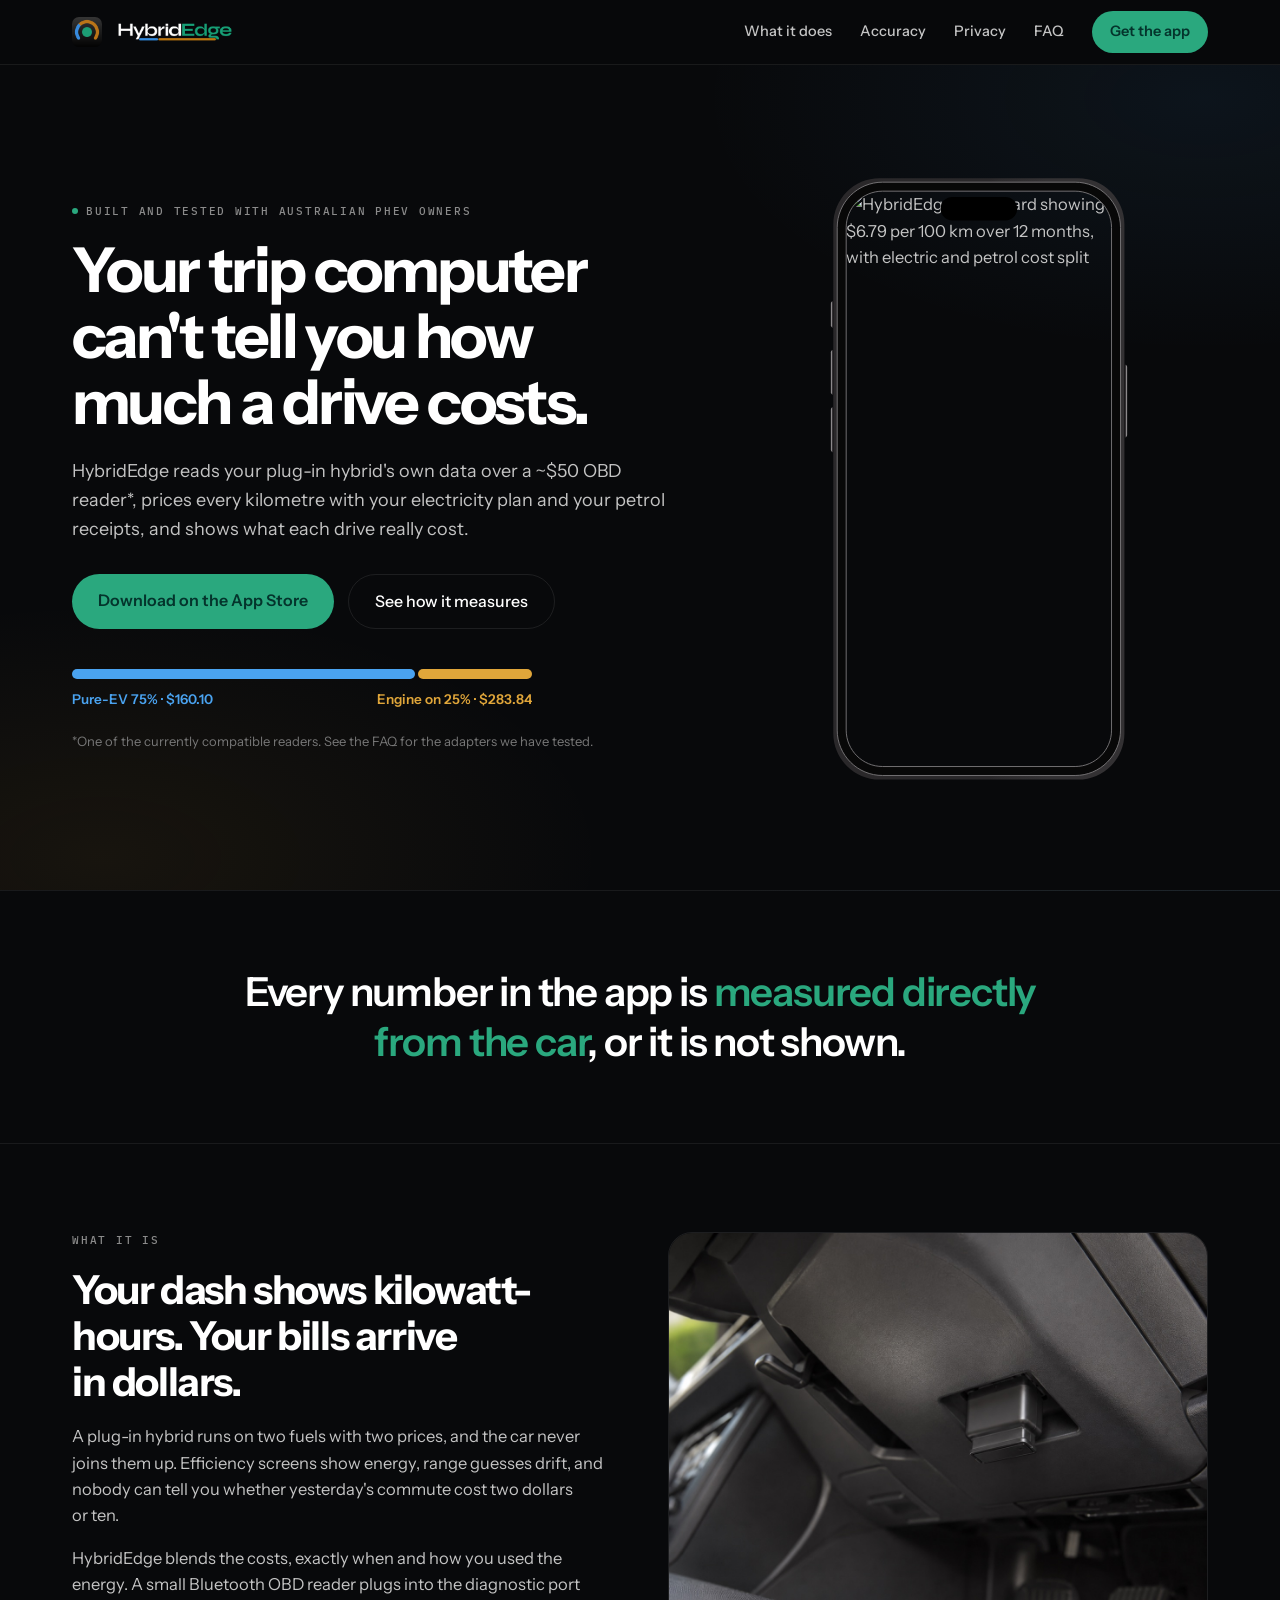
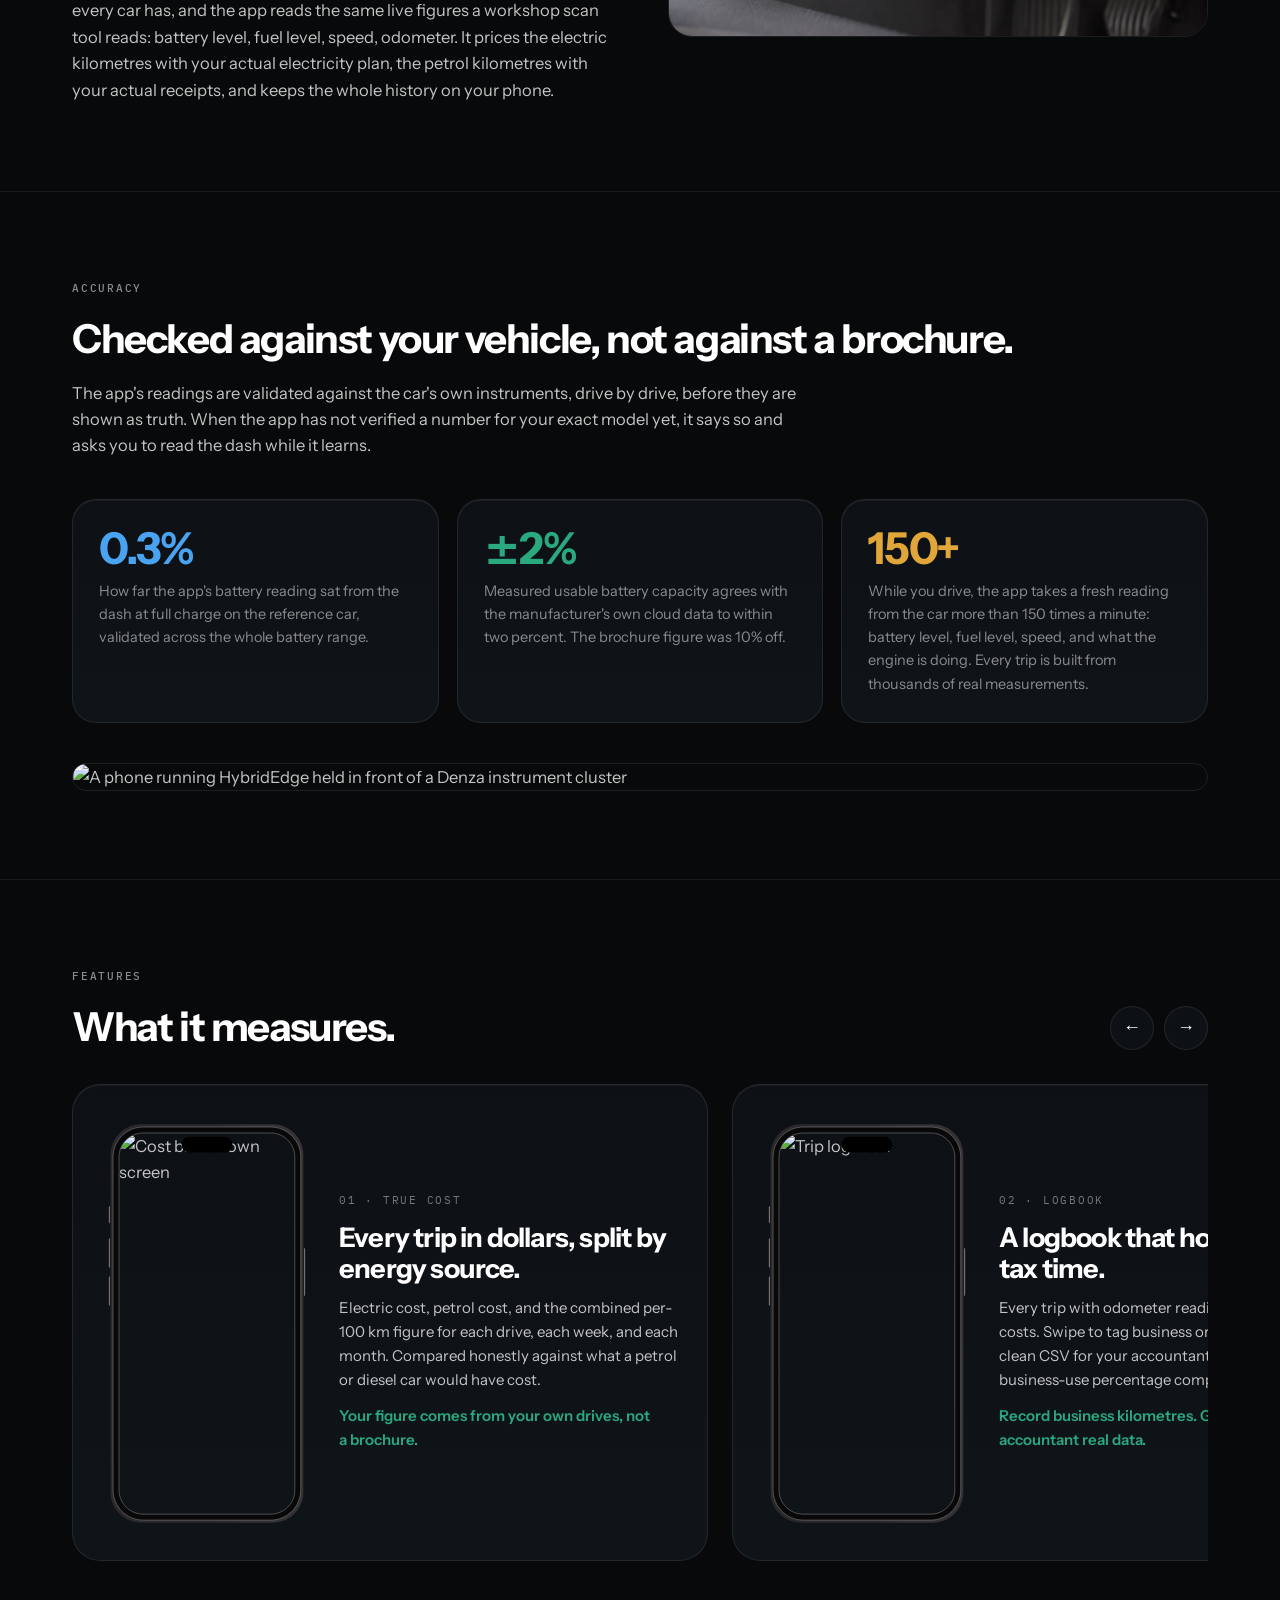
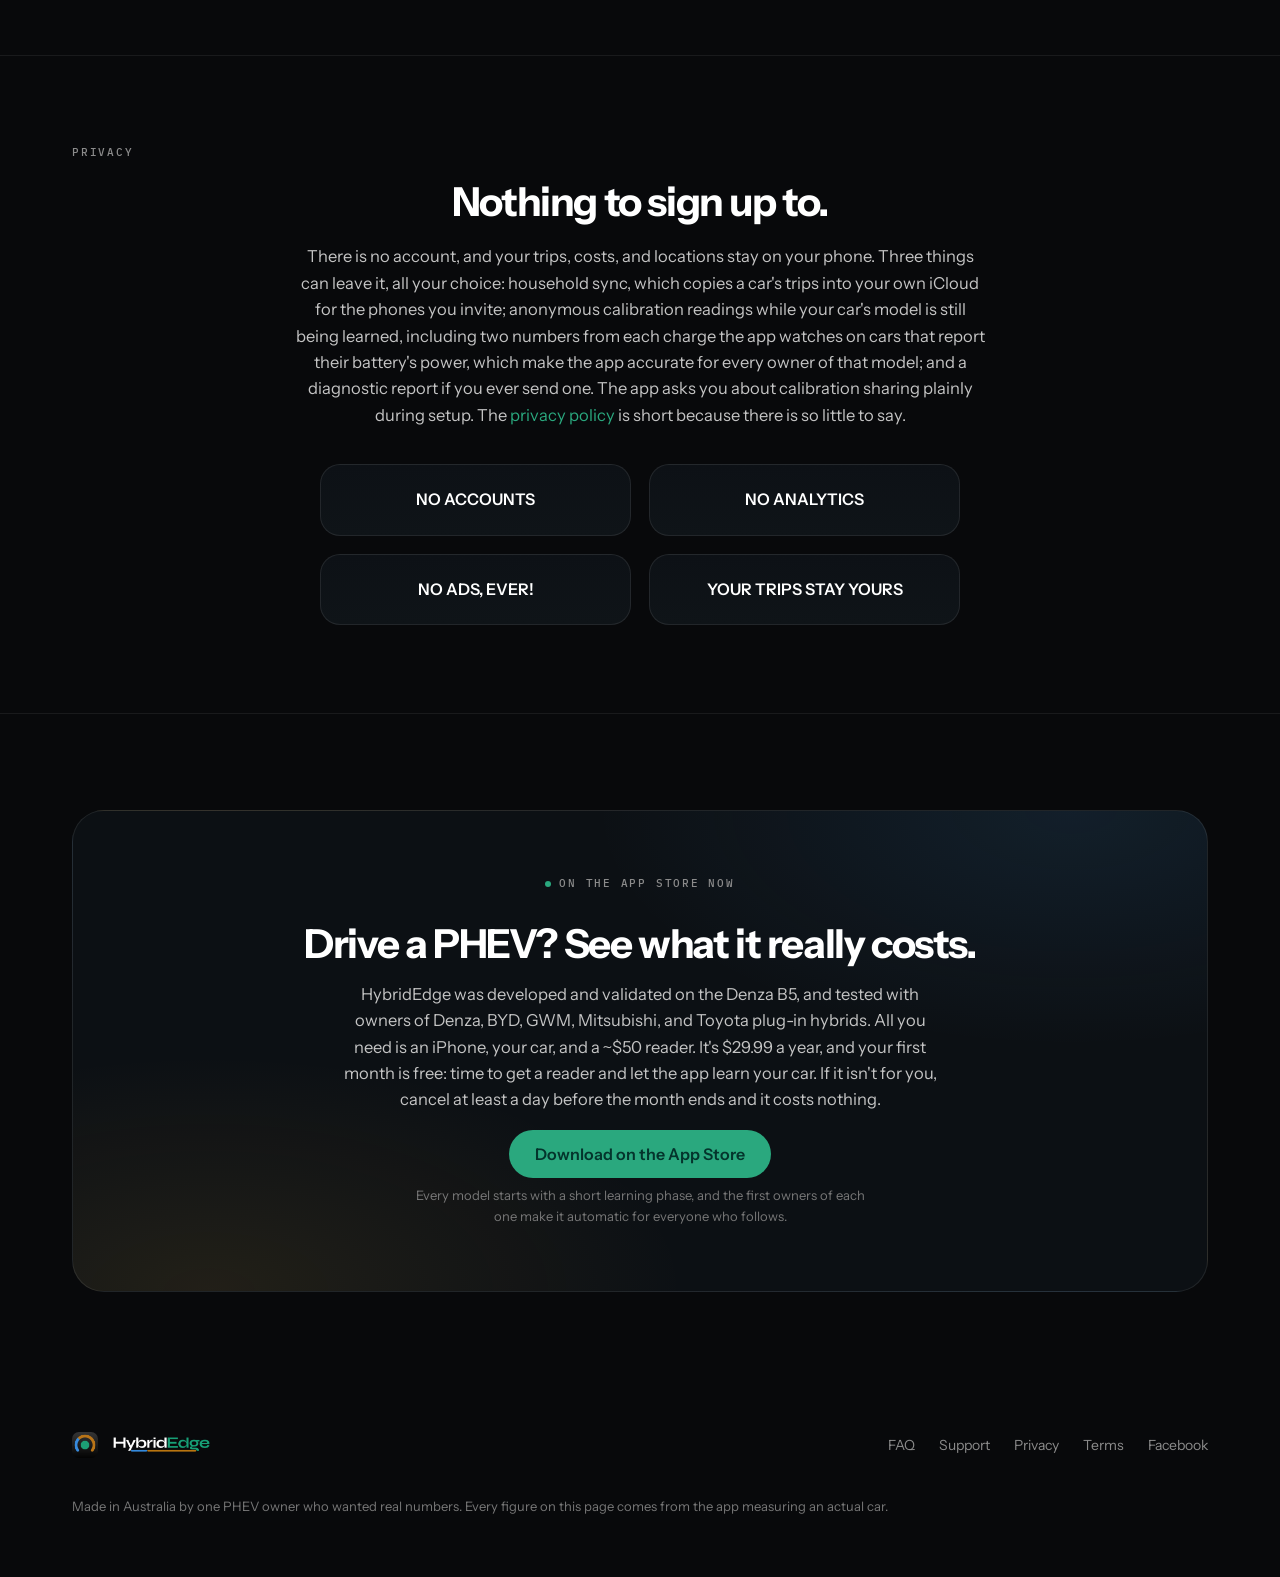
==== index.html @ cd922dbc "Launch copy (DRAFT, branch only): App Store in place of TestFlight, the price and free month, paymen" ====
<!doctype html>
<html lang="en-AU">
<head>
<meta charset="utf-8">
<meta name="viewport" content="width=device-width, initial-scale=1">
<title>HybridEdge · Know what every drive really costs</title>
<meta name="description" content="HybridEdge reads your plug-in hybrid's own data over a ~$50 OBD reader and prices every kilometre with your real electricity plan and petrol receipts. Australian made, and the first month is free.">
<meta property="og:title" content="HybridEdge · Know what every drive really costs">
<meta property="og:description" content="Measured from the car over a ~$50 OBD reader. Electric and petrol costs, priced with your actual rates.">
<meta property="og:image" content="https://hybridedge.com.au/images/v3/og-image.jpg">
<link rel="icon" type="image/png" href="images/v2/app-icon.png">
<link rel="preconnect" href="https://fonts.googleapis.com">
<link rel="preconnect" href="https://fonts.gstatic.com" crossorigin>
<link href="https://fonts.googleapis.com/css2?family=Instrument+Sans:wght@400;500;600;700&family=IBM+Plex+Mono:wght@500&display=swap" rel="stylesheet">
<style>
:root {
  --bg: #08090B;
  --card: #0D1116;
  --card-2: #0F1418;
  --hairline: rgba(255,255,255,.07);
  --card-edge: rgba(255,255,255,.085);
  --text: #FFFFFF;
  --body-text: #C4C4C4;
  --dim: #8B8B8B;
  --faint: #777777;
  --electric: #4aa3f0;
  --petrol: #e0a63a;
  --green: #2aa87e;
  --sans: "Instrument Sans", -apple-system, system-ui, sans-serif;
  --mono: "IBM Plex Mono", ui-monospace, SFMono-Regular, Menlo, monospace;
}
* { margin: 0; padding: 0; box-sizing: border-box; }
html { scroll-behavior: smooth; }
body {
  background: var(--bg);
  color: var(--body-text);
  font-family: var(--sans);
  font-size: 16.5px;
  line-height: 1.6;
  -webkit-font-smoothing: antialiased;
}
h1, h2, h3, p { text-wrap: pretty; }
h1, h2, h3 { color: var(--text); }
a { color: var(--green); text-decoration: none; }
a:hover { text-decoration: underline; }
img { max-width: 100%; display: block; }

.wrap { max-width: 1200px; margin: 0 auto; padding: 0 32px; }
section { padding: 88px 0; border-bottom: 1px solid var(--hairline); }

.eyebrow {
  font-family: var(--mono); font-weight: 500; font-size: 11px;
  letter-spacing: .16em; text-transform: uppercase; color: var(--dim);
  display: flex; align-items: center; gap: 8px; margin-bottom: 18px;
}
.live-dot {
  width: 6px; height: 6px; border-radius: 50%; background: var(--green);
  animation: pulse 2.4s ease-in-out infinite;
}
@keyframes pulse { 0%,100% { opacity: 1 } 50% { opacity: .35 } }
@media (prefers-reduced-motion: reduce) { .live-dot { animation: none } }

/* ---------- header ---------- */
header {
  position: sticky; top: 0; z-index: 50;
  background: rgba(8,9,11,.86);
  border-bottom: 1px solid var(--hairline);
}
.nav {
  display: flex; align-items: center; gap: 28px;
  height: 64px; max-width: 1200px; margin: 0 auto; padding: 0 32px;
}
.brand { display: flex; align-items: center; gap: 10px; margin-right: auto; }
.brand img.icon { width: 30px; height: 30px; border-radius: 7px; }
.brand img.mark { height: 20px; width: auto; }
.nav a.link { color: var(--body-text); font-size: 14.5px; font-weight: 500; }
.nav a.link:hover { color: var(--text); text-decoration: none; }
.pill {
  background: var(--green); color: #04342C; font-weight: 600; font-size: 14.5px;
  padding: 9px 18px; border-radius: 999px;
}
.pill:hover { text-decoration: none; filter: brightness(1.08); }
@media (max-width: 720px) { .nav a.link { display: none } }

/* ---------- hero ---------- */
.hero {
  padding: 96px 0;
  background:
    radial-gradient(56% 44% at 8% 96%, rgba(224,166,58,.075), transparent 70%),
    radial-gradient(56% 44% at 94% 4%, rgba(74,163,240,.075), transparent 70%);
}
.hero-grid { display: grid; grid-template-columns: 1.15fr .85fr; gap: 56px; align-items: center; }
.hero h1 {
  font-size: clamp(38px, 5vw, 62px); font-weight: 700;
  letter-spacing: -.042em; line-height: 1.06; margin-bottom: 22px;
}
.hero p.lede { font-size: 18px; max-width: 34em; margin-bottom: 30px; }
.ctas { display: flex; gap: 14px; flex-wrap: wrap; margin-bottom: 40px; }
.btn-primary {
  background: var(--green); color: #04342C; font-weight: 600; font-size: 16px;
  padding: 14px 26px; border-radius: 999px;
}
.btn-primary:hover { text-decoration: none; filter: brightness(1.08); }
.btn-ghost {
  color: var(--text); font-weight: 500; font-size: 16px;
  padding: 14px 26px; border-radius: 999px; border: 1px solid var(--card-edge);
}
.btn-ghost:hover { text-decoration: none; border-color: rgba(255,255,255,.2); }

.split { max-width: 460px; }
.split-caption {
  font-family: var(--mono); font-size: 11px; letter-spacing: .16em;
  text-transform: uppercase; color: var(--faint); margin-bottom: 10px;
}
.split-bar { display: flex; gap: 3px; height: 10px; margin-bottom: 10px; }
.split-bar .ev { background: var(--electric); border-radius: 999px; width: 75%; }
.split-bar .ice { background: var(--petrol); border-radius: 999px; width: 25%; }
.split-legend { display: flex; justify-content: space-between; font-size: 13.5px; }
.hero-fn { font-size: 13px; color: var(--faint); margin-top: 20px; }
.hero-fn a { color: var(--faint); text-underline-offset: 3px; }
.split-legend .ev { color: var(--electric); font-weight: 600; }
.split-legend .ice { color: var(--petrol); font-weight: 600; }

/* ---------- phone frame ---------- */
.phone { position: relative; width: var(--w, 300px); margin: 0 auto; }
.phone .screen-slot {
  position: absolute;
  left: calc(var(--w) * .10245 / 1.20593 * 1.20593); /* see derived note below */
  top: 0;
}
/* Derived geometry (brief §6): for frame width F, screen inset x = F*.08496,
   y = F*.09424; screen w = F*.82925; screen h = F*1.79827; radius = F*.11379.
   We size the component by frame width F = --w for simplicity. */
.phone .frame { position: relative; z-index: 2; width: 100%; height: auto; display: block; }
.phone .shot {
  position: absolute; z-index: 1;
  left: 8.496%; top: 4.769%;
  width: 82.925%; height: 90.963%;
  object-fit: cover;
  border-radius: calc(var(--w) * .11379);
}
.phone::after {
  content: ""; position: absolute; z-index: 3; inset: 0; border-radius: 18%;
  pointer-events: none;
}

/* ---------- statement band ---------- */
.statement { padding: 76px 0; text-align: center; }
.statement p {
  font-size: clamp(26px, 3.4vw, 40px); font-weight: 600; color: var(--text);
  letter-spacing: -.03em; line-height: 1.25; max-width: 22em; margin: 0 auto;
}
.statement .em { color: var(--green); }

/* ---------- what it is ---------- */
.cols { display: grid; grid-template-columns: 1fr 1fr; gap: 56px; align-items: start; }
h2.section { font-size: clamp(30px, 3.4vw, 40px); font-weight: 700; letter-spacing: -.035em; line-height: 1.15; margin-bottom: 18px; }
.photo-card { position: relative; border-radius: 24px; overflow: hidden; border: 1px solid var(--card-edge); }
.photo-card img { width: 100%; }
.photo-card .scrim {
  position: absolute; inset: auto 0 0 0; padding: 44px 22px 16px;
  background: linear-gradient(transparent, rgba(0,0,0,.82));
}
.photo-card .cap {
  font-family: var(--mono); font-size: 11px; letter-spacing: .16em;
  text-transform: uppercase; color: #cfcfcf;
}

/* ---------- accuracy ---------- */
.tiles { display: grid; grid-template-columns: repeat(3, 1fr); gap: 18px; margin: 40px 0; }
.tile {
  background: linear-gradient(180deg, var(--card), var(--card-2));
  border: 1px solid var(--card-edge); border-radius: 24px; padding: 26px;
  box-shadow: inset 0 1px 0 rgba(255,255,255,.05);
}
.tile .big { font-size: 44px; font-weight: 700; color: var(--text); letter-spacing: -.03em; line-height: 1; margin-bottom: 10px; }
.tile p { font-size: 14.5px; color: var(--dim); }
.tile.t-electric .big { color: var(--electric); }
.tile.t-petrol .big { color: var(--petrol); }
.tile.t-green .big { color: var(--green); }

.proof { position: relative; border-radius: 28px; overflow: hidden; border: 1px solid var(--card-edge); }
.proof img.photo { width: 100%; display: block; }
.proof-caption {
  font-family: var(--mono); font-size: 11px; letter-spacing: .16em;
  text-transform: uppercase; color: var(--faint); margin-top: 14px;
}

/* ---------- carousel ---------- */
.rail-head { display: flex; align-items: end; justify-content: space-between; margin-bottom: 34px; }
.arrows { display: flex; gap: 10px; }
.arrows button {
  width: 44px; height: 44px; border-radius: 50%; border: 1px solid var(--card-edge);
  background: var(--card); color: var(--text); font-size: 18px; cursor: pointer;
}
.arrows button:hover { border-color: rgba(255,255,255,.22); }
.rail {
  display: flex; gap: 24px; overflow-x: auto;
  scroll-snap-type: x mandatory; scrollbar-width: none;
  padding-bottom: 6px;
}
.rail::-webkit-scrollbar { display: none; }
.slide {
  flex: 0 0 636px; scroll-snap-align: start;
  background: linear-gradient(180deg, var(--card), var(--card-2));
  border: 1px solid var(--card-edge); border-radius: 28px;
  padding: 28px; display: flex; gap: 26px; align-items: center;
  box-shadow: inset 0 1px 0 rgba(255,255,255,.05);
}
.slide .phone { --w: 212px; flex: 0 0 212px; }
.slide .num {
  font-family: var(--mono); font-size: 11px; letter-spacing: .16em;
  text-transform: uppercase; color: var(--faint); margin-bottom: 12px;
}
.slide h3 { font-size: 27px; font-weight: 700; letter-spacing: -.03em; line-height: 1.15; margin-bottom: 12px; }
.slide p { font-size: 15px; }
.slide .close { margin-top: 12px; font-weight: 600; font-size: 15px; }
.close.c-electric { color: var(--electric); }
.close.c-petrol { color: var(--petrol); }
.close.c-green { color: var(--green); }
@media (max-width: 720px) {
  .slide { flex-basis: 86vw; flex-direction: column; align-items: flex-start; }
  .slide .phone { align-self: center; }
}

/* ---------- privacy ---------- */
#privacy .wrap { text-align: center; }
.privacy-grid { display: grid; grid-template-columns: 1fr 1fr; gap: 18px; margin-top: 36px; max-width: 640px; margin-left: auto; margin-right: auto; }
.pcell {
  background: linear-gradient(180deg, var(--card), var(--card-2));
  border: 1px solid var(--card-edge); border-radius: 20px; padding: 22px;
  font-weight: 600; color: var(--text); font-size: 16px;
}

/* ---------- CTA ---------- */
.cta-band { padding: 96px 0; border-bottom: none; }
.cta-panel {
  background:
    radial-gradient(60% 70% at 12% 100%, rgba(224,166,58,.10), transparent 70%),
    radial-gradient(60% 70% at 88% 0%, rgba(74,163,240,.10), transparent 70%),
    #0C1014;
  border: 1px solid var(--card-edge); border-radius: 32px;
  padding: 64px 40px; text-align: center;
}
.cta-panel h2 { margin-bottom: 14px; }
.cta-panel p { max-width: 36em; margin: 0 auto 28px; }
.cta-panel .note { font-size: 13px; color: var(--faint); margin: 18px auto 0; }

/* ---------- footer ---------- */
footer { padding: 44px 0 60px; }
.foot { display: flex; align-items: center; gap: 24px; flex-wrap: wrap; }
.foot .brand { margin-right: auto; }
.foot a { color: var(--dim); font-size: 14px; }
.foot .prov { width: 100%; margin-top: 14px; color: var(--faint); font-size: 13px; }

@media (max-width: 900px) {
  .hero-grid, .cols { grid-template-columns: 1fr; }
  .tiles { grid-template-columns: 1fr; }
  .hero { padding: 64px 0; }
  section { padding: 64px 0; }
  .privacy-grid { grid-template-columns: 1fr; }
}
</style>
</head>
<body>

<svg width="0" height="0" style="position:absolute" aria-hidden="true">
  <defs>
    <linearGradient id="fg1" x1="47.87" y1="1062.79" x2="1021.22" y2="1062.79" gradientUnits="userSpaceOnUse">
      <stop offset=".27" stop-color="#2a282a"/><stop offset=".54" stop-color="#2a282a"/>
      <stop offset=".57" stop-color="#2d2b2d"/><stop offset=".73" stop-color="#333133"/>
    </linearGradient>
    <linearGradient id="fg2" x1="1021.48" y1="802.85" x2="1030.32" y2="802.85" gradientTransform="translate(2051.803 1605.7) rotate(-180)" gradientUnits="userSpaceOnUse">
      <stop offset=".28" stop-color="#1d1b1d"/><stop offset=".49" stop-color="#4a474a"/><stop offset=".73" stop-color="#8c898b"/>
    </linearGradient>
    <linearGradient id="fg3" x1="39.68" y1="898.71" x2="48.52" y2="898.71" gradientTransform="translate(88.197 1797.415) rotate(-180)" gradientUnits="userSpaceOnUse">
      <stop offset=".27" stop-color="#8c898b"/><stop offset=".51" stop-color="#4a474a"/><stop offset=".72" stop-color="#1d1b1d"/>
    </linearGradient>
    <linearGradient id="fg4" x1="39.68" y1="706.65" x2="48.52" y2="706.65" gradientTransform="translate(88.197 1413.2916) rotate(-180)" xlink:href="#fg3"/>
    <linearGradient id="fg5" x1="39.68" y1="513.2" x2="48.52" y2="513.2" gradientTransform="translate(88.197 1026.3946) rotate(-180)" xlink:href="#fg3"/>
    <symbol id="iframe17" viewBox="0 0 1070 2115">
      <path fill="url(#fg1)" d="M866.56,2068.27H202.53c-20.87,0-41.13-4.09-60.21-12.16-18.42-7.79-34.96-18.94-49.16-33.14-14.2-14.2-25.35-30.74-33.14-49.16-8.07-19.08-12.16-39.33-12.16-60.21V211.96c0-20.87,4.09-41.13,12.16-60.21,7.79-18.42,18.94-34.96,33.14-49.16,14.2-14.2,30.74-25.35,49.16-33.14,19.08-8.07,39.33-12.16,60.21-12.16h664.03c20.87,0,41.13,4.09,60.21,12.16,18.42,7.79,34.96,18.94,49.16,33.14,14.2,14.2,25.35,30.74,33.14,49.16,8.07,19.08,12.16,39.33,12.16,60.21v1701.65c0,20.87-4.09,41.13-12.16,60.21-7.79,18.42-18.94,34.96-33.14,49.16-14.2,14.2-30.74,25.35-49.16,33.14-19.08,8.07-39.33,12.16-60.21,12.16ZM202.53,87.33c-68.72,0-124.63,55.91-124.63,124.63v1701.65c0,68.72,55.91,124.63,124.63,124.63h664.03c68.72,0,124.63-55.91,124.63-124.63V211.96c0-68.72-55.91-124.63-124.63-124.63H202.53Z"/>
      <path fill="#080808" stroke="#7d7a7d" stroke-width="3" d="M856.44,2054.75H212.65c-20.48,0-40.36-4.02-59.08-11.93-18.08-7.65-34.31-18.59-48.24-32.52-13.93-13.93-24.88-30.17-32.52-48.24-7.92-18.72-11.93-38.6-11.93-59.08V222.6c0-20.48,4.02-40.36,11.93-59.09,7.65-18.08,18.59-34.31,32.52-48.24,13.93-13.93,30.17-24.88,48.24-32.52,18.72-7.92,38.6-11.93,59.08-11.93h643.79c20.48,0,40.36,4.02,59.08,11.93,18.08,7.65,34.31,18.59,48.24,32.52,13.93,13.93,24.88,30.17,32.52,48.24,7.92,18.72,11.93,38.6,11.93,59.09v1680.37c0,20.48-4.02,40.36-11.93,59.08-7.65,18.08-18.59,34.31-32.52,48.24-13.93,13.93-30.17,24.88-48.24,32.52-18.72,7.92-38.6,11.93-59.08,11.93ZM212.65,100.85c-67.13,0-121.75,54.62-121.75,121.75v1680.37c0,67.13,54.62,121.75,121.75,121.75h643.79c67.13,0,121.75-54.62,121.75-121.75V222.6c0-67.13-54.62-121.75-121.75-121.75H212.65Z"/>
      <path fill="url(#fg2)" d="M1030.32,680.3h0v245.1h0c-4.88,0-8.84-3.96-8.84-8.84v-227.42c0-4.88,3.96-8.84,8.84-8.84Z" transform="translate(2051.803 1605.7) rotate(-180)"/>
      <path fill="url(#fg3)" d="M39.68,822.96h0c4.88,0,8.84,3.96,8.84,8.84v133.82c0,4.88-3.96,8.84-8.84,8.84h0v-151.5h0Z" transform="translate(88.197 1797.415) rotate(-180)"/>
      <path fill="url(#fg4)" d="M39.68,630.9h0c4.88,0,8.84,3.96,8.84,8.84v133.82c0,4.88-3.96,8.84-8.84,8.84h0v-151.5h0Z" transform="translate(88.197 1413.2916) rotate(-180)"/>
      <path fill="url(#fg5)" d="M39.68,468.13h0c4.88,0,8.84,3.96,8.84,8.84v72.46c0,4.88-3.96,8.84-8.84,8.84h0v-90.14h0Z" transform="translate(88.197 1026.3946) rotate(-180)"/>
      <rect x="406.6" y="120" width="256" height="79" rx="39.5" fill="#000"/>
    </symbol>
  </defs>
</svg>

<header>
  <nav class="nav">
    <a class="brand" href="#top" aria-label="HybridEdge home">
      <img class="icon" src="images/v2/app-icon.png" alt="">
      <img class="mark" src="images/v2/wordmark-dark.png" alt="HybridEdge">
    </a>
    <a class="link" href="#what">What it does</a>
    <a class="link" href="#accuracy">Accuracy</a>
    <a class="link" href="#privacy">Privacy</a>
    <a class="link" href="faq.html">FAQ</a>
    <!-- LAUNCH DAY: replace APP_STORE_URL on every page with the App Store link, and swap the "Download on the App Store" buttons for Apple's official badge. -->
    <a class="pill" href="APP_STORE_URL">Get the app</a>
  </nav>
</header>

<section class="hero" id="top" style="border-bottom: 1px solid var(--hairline)">
  <div class="wrap hero-grid">
    <div>
      <p class="eyebrow"><span class="live-dot"></span> Built and tested with Australian PHEV owners</p>
      <h1>Your trip computer can't tell you how much a drive costs.</h1>
      <p class="lede">HybridEdge reads your plug-in hybrid's own data over a ~$50 OBD reader*, prices every kilometre with your electricity plan and your petrol receipts, and shows what each drive really cost.</p>
      <div class="ctas">
        <a class="btn-primary" href="APP_STORE_URL">Download on the App Store</a>
        <a class="btn-ghost" href="#accuracy">See how it measures</a>
      </div>
      <div class="split">
        <div class="split-bar"><span class="ev"></span><span class="ice"></span></div>
        <div class="split-legend">
          <span class="ev">Pure-EV 75% · $160.10</span>
          <span class="ice">Engine on 25% · $283.84</span>
        </div>
      </div>
      <p class="hero-fn">*One of the currently compatible readers. See <a href="faq.html">the FAQ</a> for the adapters we have tested.</p>
    </div>
    <div class="phone" style="--w: 320px">
      <img class="shot" src="images/v3/dashboard-640.jpg" alt="HybridEdge dashboard showing $6.79 per 100 km over 12 months, with electric and petrol cost split">
      <svg class="frame" viewBox="0 0 1070 2115" role="img" aria-label="iPhone frame"><use href="#iframe17"/></svg>
    </div>
  </div>
</section>

<section class="statement">
  <div class="wrap">
    <p>Every number in the app is <span class="em">measured directly from the car</span>, or it is not shown.</p>
  </div>
</section>

<section id="what">
  <div class="wrap cols">
    <div>
      <p class="eyebrow">What it is</p>
      <h2 class="section">Your dash shows kilowatt-hours. Your bills arrive in dollars.</h2>
      <p style="margin-bottom: 16px">A plug-in hybrid runs on two fuels with two prices, and the car never joins them up. Efficiency screens show energy, range guesses drift, and nobody can tell you whether yesterday's commute cost two dollars or ten.</p>
      <p>HybridEdge blends the costs, exactly when and how you used the energy. A small Bluetooth OBD reader plugs into the diagnostic port every car has, and the app reads the same live figures a workshop scan tool reads: battery level, fuel level, speed, odometer. It prices the electric kilometres with your actual electricity plan, the petrol kilometres with your actual receipts, and keeps the whole history on your phone.</p>
    </div>
    <div class="photo-card">
      <img src="images/v2/dongle-under-dash.jpg" alt="A Bluetooth OBD reader plugged into the diagnostic port under a car's dash">
    </div>
  </div>
</section>

<section id="accuracy">
  <div class="wrap">
    <p class="eyebrow">Accuracy</p>
    <h2 class="section">Checked against your vehicle, not against a brochure.</h2>
    <p style="max-width: 44em">The app's readings are validated against the car's own instruments, drive by drive, before they are shown as truth. When the app has not verified a number for your exact model yet, it says so and asks you to read the dash while it learns.</p>
    <div class="tiles">
      <div class="tile t-electric">
        <div class="big">0.3%</div>
        <p>How far the app's battery reading sat from the dash at full charge on the reference car, validated across the whole battery range.</p>
      </div>
      <div class="tile t-green">
        <div class="big">±2%</div>
        <p>Measured usable battery capacity agrees with the manufacturer's own cloud data to within two percent. The brochure figure was 10% off.</p>
      </div>
      <div class="tile t-petrol">
        <div class="big">150+</div>
        <p>While you drive, the app takes a fresh reading from the car more than 150 times a minute: battery level, fuel level, speed, and what the engine is doing. Every trip is built from thousands of real measurements.</p>
      </div>
    </div>
    <div class="proof">
      <img class="photo" src="images/v3/dash-proof.jpg" alt="A phone running HybridEdge held in front of a Denza instrument cluster">
    </div>
  </div>
</section>

<section id="features">
  <div class="wrap">
    <div class="rail-head">
      <div>
        <p class="eyebrow">Features</p>
        <h2 class="section" style="margin-bottom: 0">What it measures.</h2>
      </div>
      <div class="arrows">
        <button type="button" aria-label="Previous" onclick="document.getElementById('rail').scrollBy({left:-660,behavior:'smooth'})">&#8592;</button>
        <button type="button" aria-label="Next" onclick="document.getElementById('rail').scrollBy({left:660,behavior:'smooth'})">&#8594;</button>
      </div>
    </div>
  </div>
  <div class="wrap">
    <div class="rail" id="rail">
      <div class="slide">
        <div class="phone">
          <img class="shot" src="images/v3/cost-breakdown-640.jpg" alt="Cost breakdown screen">
          <svg class="frame" viewBox="0 0 1070 2115" aria-hidden="true"><use href="#iframe17"/></svg>
        </div>
        <div>
          <p class="num">01 · True cost</p>
          <h3>Every trip in dollars, split by energy source.</h3>
          <p>Electric cost, petrol cost, and the combined per-100 km figure for each drive, each week, and each month. Compared honestly against what a petrol or diesel car would have cost.</p>
          <p class="close c-green">Your figure comes from your own drives, not a brochure.</p>
        </div>
      </div>
      <div class="slide">
        <div class="phone">
          <img class="shot" src="images/v3/logbook-640.jpg" alt="Trip logbook">
          <svg class="frame" viewBox="0 0 1070 2115" aria-hidden="true"><use href="#iframe17"/></svg>
        </div>
        <div>
          <p class="num">02 · Logbook</p>
          <h3>A logbook that holds up at tax time.</h3>
          <p>Every trip with odometer readings, places, and costs. Swipe to tag business or private, export a clean CSV for your accountant with the business-use percentage computed.</p>
          <p class="close c-green">Record business kilometres. Give your accountant real data.</p>
        </div>
      </div>
      <div class="slide">
        <div class="phone">
          <img class="shot" src="images/v3/energy-log-640.jpg" alt="Energy log of charges and fills">
          <svg class="frame" viewBox="0 0 1070 2115" aria-hidden="true"><use href="#iframe17"/></svg>
        </div>
        <div>
          <p class="num">03 · Energy ledger</p>
          <h3>Every charge and every fill, one ledger.</h3>
          <p>Charges and refuels sit in one editable history, so the cost basis behind every trip is visible and correctable. Mistype a charge and you can fix it later without breaking the maths.</p>
          <p class="close c-petrol">All your energy costs, logged and listed.</p>
        </div>
      </div>
      <div class="slide">
        <div class="phone">
          <img class="shot" src="images/v3/energy-plan-picker-640.jpg" alt="Electricity plan picker">
          <svg class="frame" viewBox="0 0 1070 2115" aria-hidden="true"><use href="#iframe17"/></svg>
        </div>
        <div>
          <p class="num">04 · Your real tariff</p>
          <h3>Charges priced by your actual plan.</h3>
          <p>Pick your electricity plan from nearly 200 real Australian tariffs. Free windows and time-of-use included. A midnight charge and a peak-hour charge cost different money, and the app knows.</p>
          <p class="close c-electric">Solar counts as free. Free windows count as free.</p>
        </div>
      </div>
      <div class="slide">
        <div class="phone">
          <img class="shot" src="images/v3/receipt-scan-640.jpg" alt="A scanned fuel receipt, ready to save">
          <svg class="frame" viewBox="0 0 1070 2115" aria-hidden="true"><use href="#iframe17"/></svg>
        </div>
        <div>
          <p class="num">05 · Receipt scanning</p>
          <h3>Snap a refill, capture the cost.</h3>
          <p>Litres, price and total read straight off the receipt. Charging sessions scan too, from a screenshot of your charger's app or your charger's screen.</p>
          <p class="close c-petrol">Every electron in your battery and litre of petrol in your tank has a price.</p>
        </div>
      </div>
      <div class="slide">
        <div class="phone">
          <img class="shot" src="images/v3/make-picker-640.jpg" alt="Choosing a make from the vehicle list">
          <svg class="frame" viewBox="0 0 1070 2115" aria-hidden="true"><use href="#iframe17"/></svg>
        </div>
        <div>
          <p class="num">06 · PHEV database</p>
          <h3>Over 100 Australian PHEVs in the database, and counting.</h3>
          <p>Battery sizes, tank capacities, and consumption figures for the plug-in hybrids actually sold here, kept current without app updates. And multiple cars per household are supported.</p>
          <p class="close c-electric">Your model missing? It gets added on request.</p>
        </div>
      </div>
      <div class="slide">
        <div class="phone">
          <img class="shot" src="images/v3/cockpit-640.jpg" alt="Live cockpit view with battery and fuel dials">
          <svg class="frame" viewBox="0 0 1070 2115" aria-hidden="true"><use href="#iframe17"/></svg>
        </div>
        <div>
          <p class="num">07 · Live capture</p>
          <h3>Watch the drive as it happens.</h3>
          <p>Battery, fuel, speed, and which energy source is doing the work right now, live from the car while you drive. CarPlay included.</p>
          <p class="close c-electric">Measured values only. When the reader is off, the dials say so.</p>
        </div>
      </div>
      <div class="slide">
        <div class="phone">
          <img class="shot" src="images/v3/auto-drive-640.jpg" alt="Dashboard with Auto Drive armed">
          <svg class="frame" viewBox="0 0 1070 2115" aria-hidden="true"><use href="#iframe17"/></svg>
        </div>
        <div>
          <p class="num">08 · Auto Drive</p>
          <h3>Start the car, and drive.</h3>
          <p>With a reader plugged in, Auto Drive starts the trip as you pull away and saves it a few minutes after you park, so a quick stop stays part of the same trip. It can be switched on once the app has learned your car's battery reading.</p>
          <p class="close c-electric">Nothing to tap at the start or the end.</p>
        </div>
      </div>
      <div class="slide">
        <div class="phone">
          <img class="shot" src="images/v3/charge-detected-640.jpg" alt="A home charge recorded automatically on the dashboard">
          <svg class="frame" viewBox="0 0 1070 2115" aria-hidden="true"><use href="#iframe17"/></svg>
        </div>
        <div>
          <p class="num">09 · Charge detection</p>
          <h3>Home charging, logged for you.</h3>
          <p>With a reader plugged in, when the battery rises while the car is parked, the app records the charge: how much went in, when, and what it cost on your electricity plan. If it came from solar or a home battery, one tap says so.</p>
          <p class="close c-green">No typing when you charge at home.</p>
        </div>
      </div>
    </div>
  </div>
</section>

<section id="privacy">
  <div class="wrap">
    <p class="eyebrow">Privacy</p>
    <h2 class="section">Nothing to sign up to.</h2>
    <p style="max-width: 42em; margin-left: auto; margin-right: auto">There is no account, and your trips, costs, and locations stay on your phone. Three things can leave it, all your choice: household sync, which copies a car's trips into your own iCloud for the phones you invite; anonymous calibration readings while your car's model is still being learned, including two numbers from each charge the app watches on cars that report their battery's power, which make the app accurate for every owner of that model; and a diagnostic report if you ever send one. The app asks you about calibration sharing plainly during setup. The <a href="privacy.html">privacy policy</a> is short because there is so little to say.</p>
    <div class="privacy-grid">
      <div class="pcell">NO ACCOUNTS</div>
      <div class="pcell">NO ANALYTICS</div>
      <div class="pcell">NO ADS, EVER!</div>
      <div class="pcell">YOUR TRIPS STAY YOURS</div>
    </div>
  </div>
</section>

<section class="cta-band">
  <div class="wrap">
    <div class="cta-panel">
      <p class="eyebrow" style="justify-content: center"><span class="live-dot"></span> On the App Store now</p>
      <h2 class="section">Drive a PHEV? See what it really costs.</h2>
      <p>HybridEdge was developed and validated on the Denza B5, and tested with owners of Denza, BYD, GWM, Mitsubishi, and Toyota plug-in hybrids. All you need is an iPhone, your car, and a ~$50 reader. It's $29.99 a year, and your first month is free: time to get a reader and let the app learn your car. If it isn't for you, cancel at least a day before the month ends and it costs nothing.</p>
      <a class="btn-primary" href="APP_STORE_URL">Download on the App Store</a>
      <p class="note">Every model starts with a short learning phase, and the first owners of each one make it automatic for everyone who follows.</p>
    </div>
  </div>
</section>

<footer>
  <div class="wrap foot">
    <a class="brand" href="#top">
      <img class="icon" src="images/v2/app-icon.png" alt="" style="width:26px;height:26px">
      <img class="mark" src="images/v2/wordmark-dark.png" alt="HybridEdge" style="height:17px">
    </a>
    <a href="faq.html">FAQ</a>
    <a href="support.html">Support</a>
    <a href="privacy.html">Privacy</a>
    <a href="terms.html">Terms</a>
    <a href="https://www.facebook.com/HybridEdgeApp/">Facebook</a>
    <p class="prov">Made in Australia by one PHEV owner who wanted real numbers. Every figure on this page comes from the app measuring an actual car.</p>
  </div>
</footer>

</body>
</html>
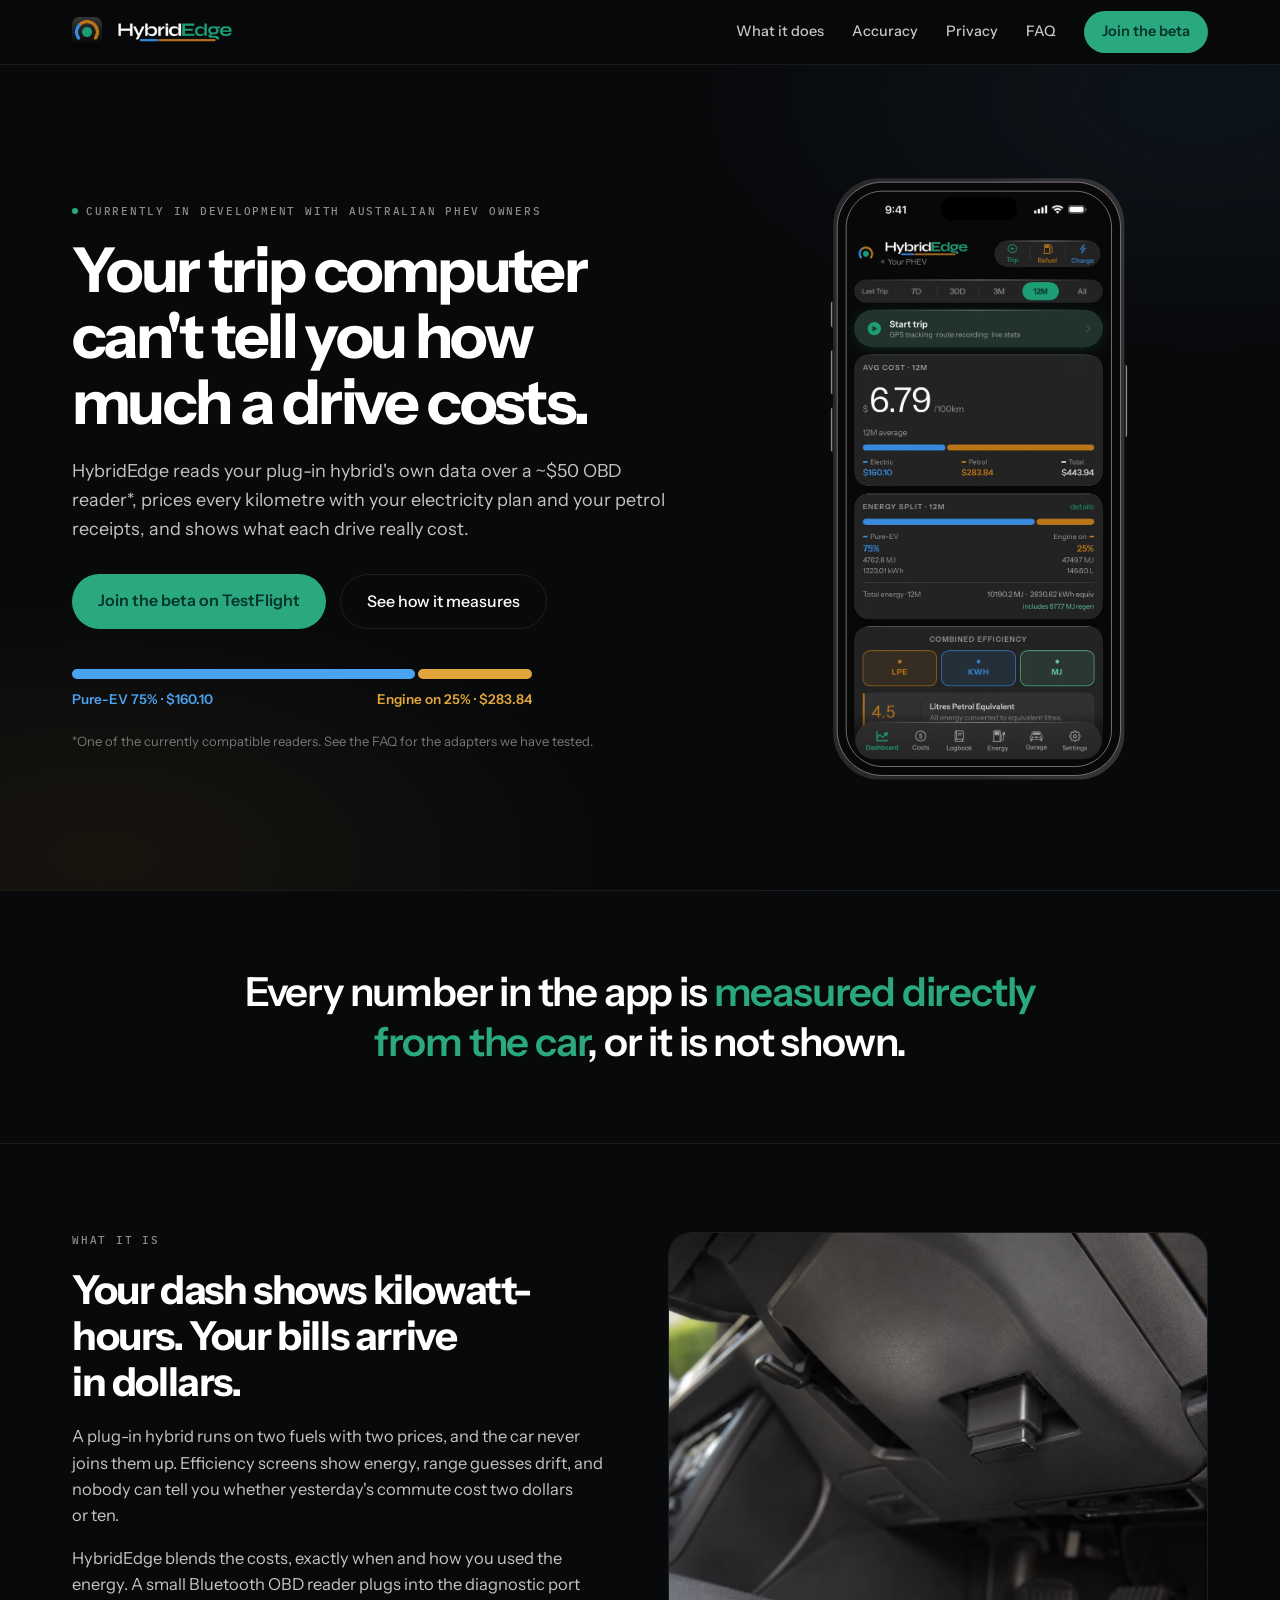
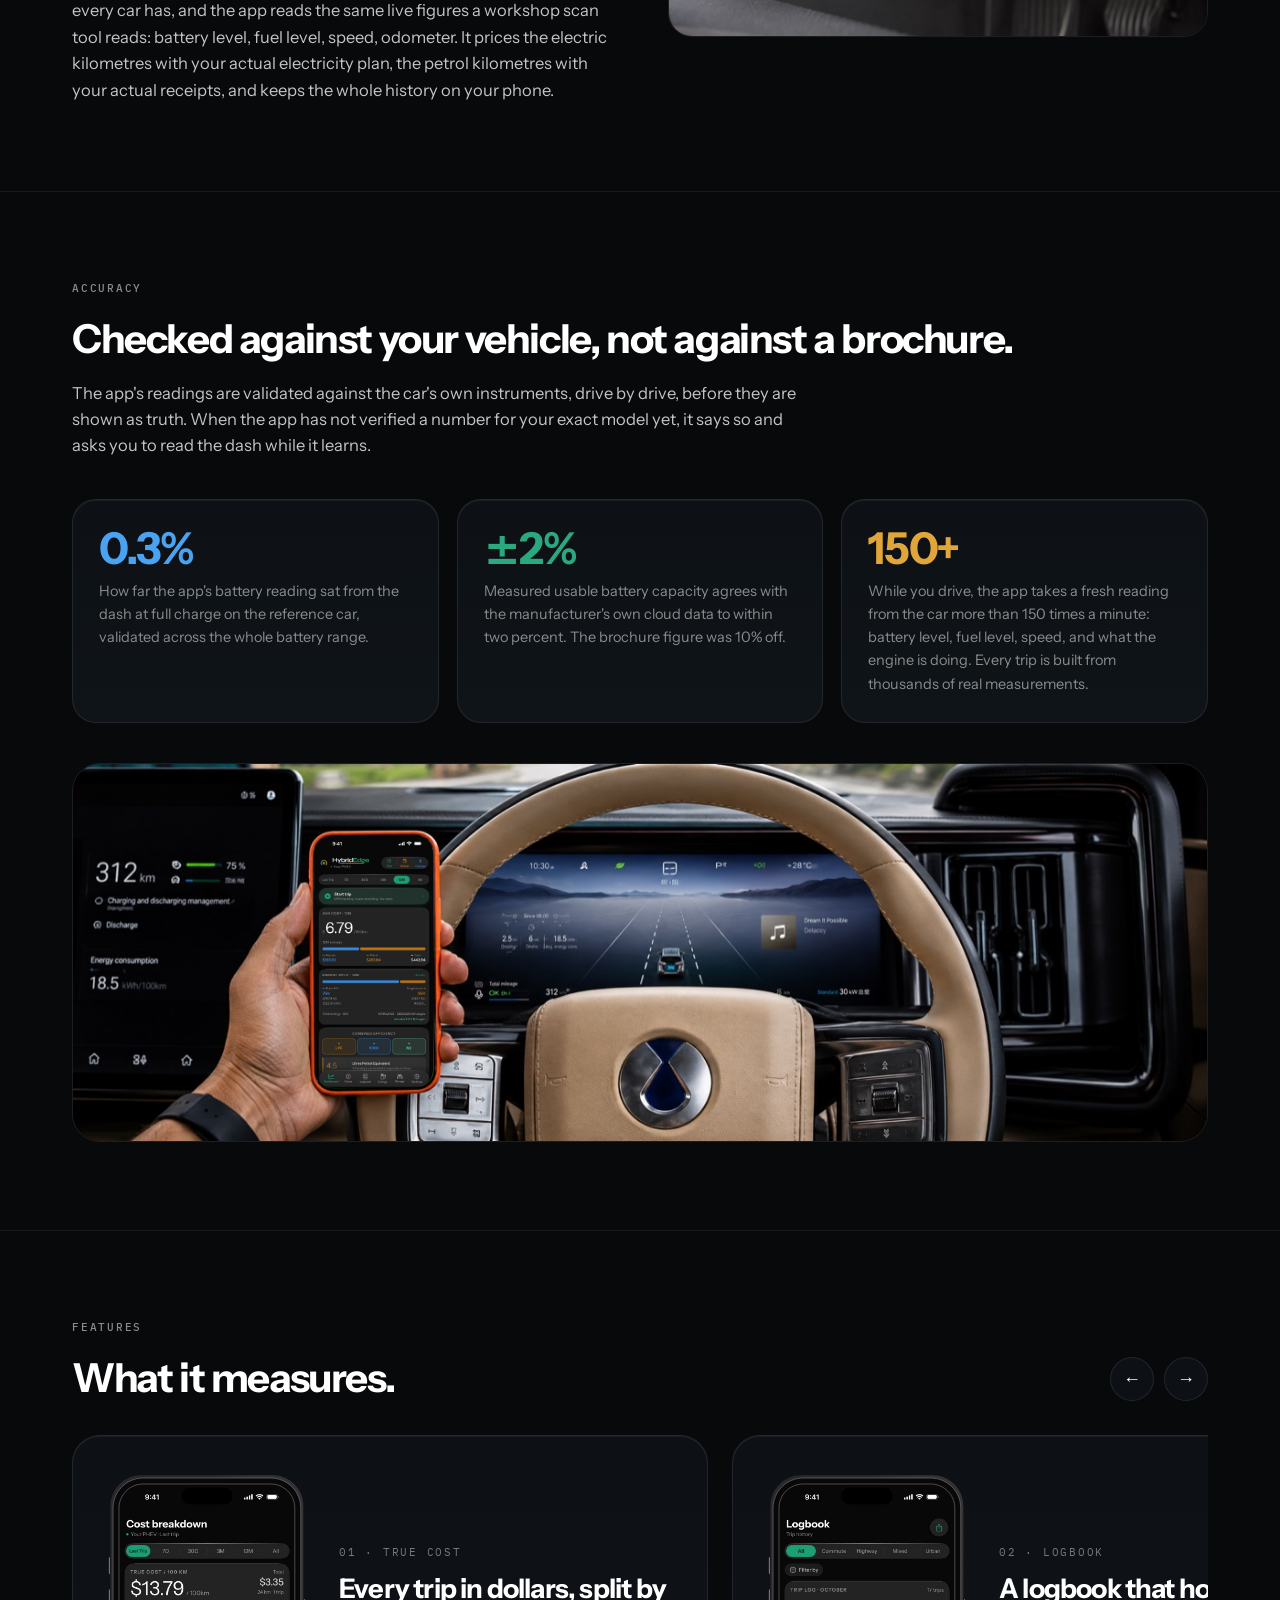
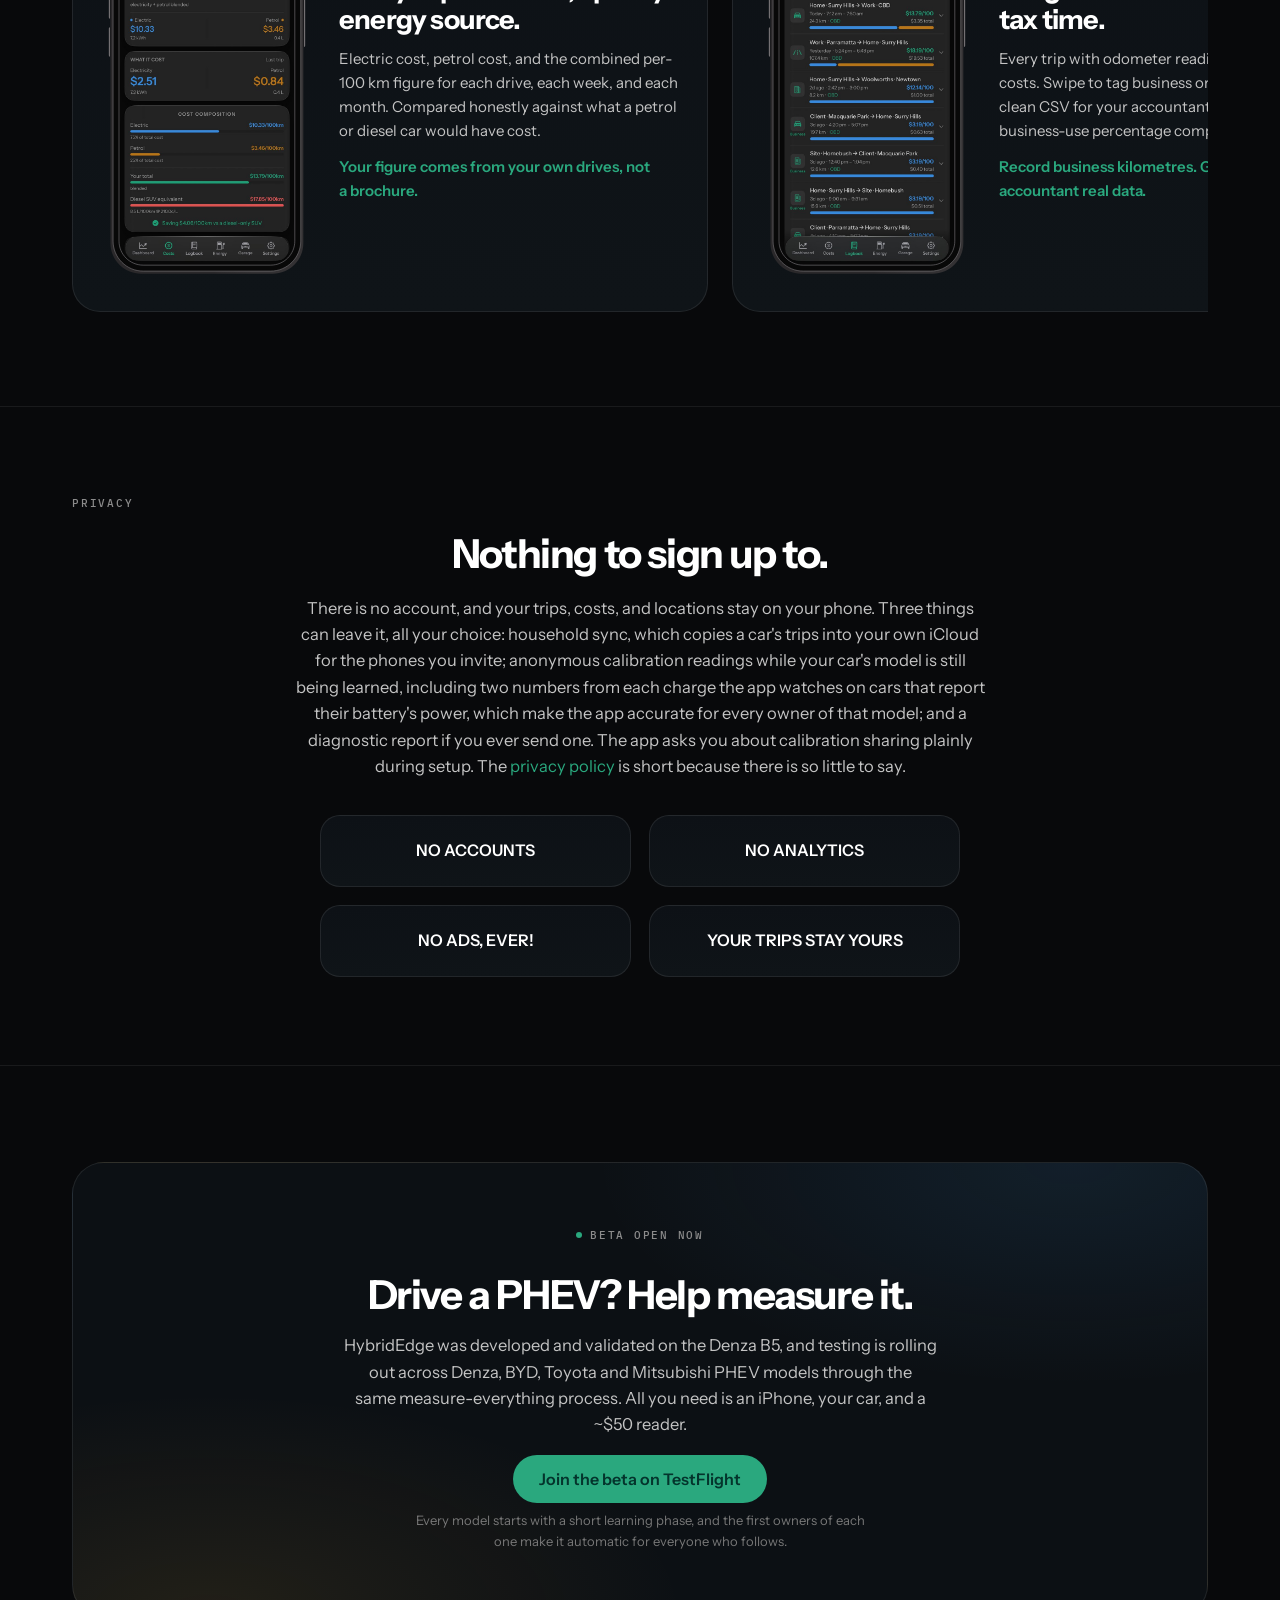
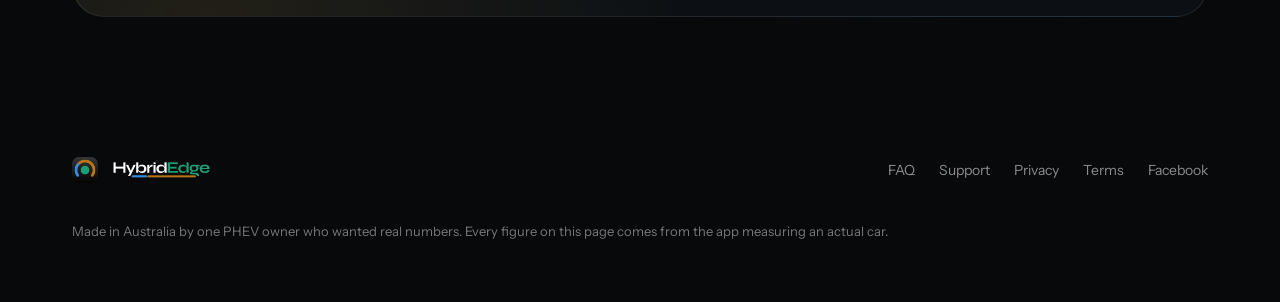
==== commit 6c7af02c: "Home page: today's screens in a black iPhone frame, two new slides, a new link image The eight phone" ====
--- a/index.html
+++ b/index.html
@@ -4,7 +4,7 @@
 <meta charset="utf-8">
 <meta name="viewport" content="width=device-width, initial-scale=1">
 <title>HybridEdge · Know what every drive really costs</title>
-<meta name="description" content="HybridEdge reads your plug-in hybrid's own data over a ~$50 OBD reader and prices every kilometre with your real electricity plan and petrol receipts. Australian made, and the first month is free.">
+<meta name="description" content="HybridEdge reads your plug-in hybrid's own data over a ~$50 OBD reader and prices every kilometre with your real electricity plan and petrol receipts. Australian made, in beta now.">
 <meta property="og:title" content="HybridEdge · Know what every drive really costs">
 <meta property="og:description" content="Measured from the car over a ~$50 OBD reader. Electric and petrol costs, priced with your actual rates.">
 <meta property="og:image" content="https://hybridedge.com.au/images/v3/og-image.jpg">
@@ -181,6 +181,15 @@
 
 .proof { position: relative; border-radius: 28px; overflow: hidden; border: 1px solid var(--card-edge); }
 .proof img.photo { width: 100%; display: block; }
+.proof img.overlay {
+  /* Chroma rect measured from the photo (px 467-686 × 143-619 of 2172×724)
+     plus ~2px bleed past the anti-aliased green edge. */
+  position: absolute;
+  left: 21.35%; top: 19.47%;
+  width: 10.38%; height: 66.31%;
+  object-fit: cover;
+  border-radius: 15% / 7%;
+}
 .proof-caption {
   font-family: var(--mono); font-size: 11px; letter-spacing: .16em;
   text-transform: uppercase; color: var(--faint); margin-top: 14px;
@@ -300,19 +309,18 @@
     <a class="link" href="#accuracy">Accuracy</a>
     <a class="link" href="#privacy">Privacy</a>
     <a class="link" href="faq.html">FAQ</a>
-    <!-- LAUNCH DAY: replace APP_STORE_URL on every page with the App Store link, and swap the "Download on the App Store" buttons for Apple's official badge. -->
-    <a class="pill" href="APP_STORE_URL">Get the app</a>
+    <a class="pill" href="https://testflight.apple.com/join/rd9Erc56">Join the beta</a>
   </nav>
 </header>
 
 <section class="hero" id="top" style="border-bottom: 1px solid var(--hairline)">
   <div class="wrap hero-grid">
     <div>
-      <p class="eyebrow"><span class="live-dot"></span> Built and tested with Australian PHEV owners</p>
+      <p class="eyebrow"><span class="live-dot"></span> Currently in development with Australian PHEV owners</p>
       <h1>Your trip computer can't tell you how much a drive costs.</h1>
       <p class="lede">HybridEdge reads your plug-in hybrid's own data over a ~$50 OBD reader*, prices every kilometre with your electricity plan and your petrol receipts, and shows what each drive really cost.</p>
       <div class="ctas">
-        <a class="btn-primary" href="APP_STORE_URL">Download on the App Store</a>
+        <a class="btn-primary" href="https://testflight.apple.com/join/rd9Erc56">Join the beta on TestFlight</a>
         <a class="btn-ghost" href="#accuracy">See how it measures</a>
       </div>
       <div class="split">
@@ -371,7 +379,8 @@
       </div>
     </div>
     <div class="proof">
-      <img class="photo" src="images/v3/dash-proof.jpg" alt="A phone running HybridEdge held in front of a Denza instrument cluster">
+      <img class="photo" src="images/v2/dash-proof.jpg" alt="A phone running HybridEdge held in front of a Denza instrument cluster">
+      <img class="overlay" src="images/v3/dashboard-640.jpg" alt="">
     </div>
   </div>
 </section>
@@ -520,10 +529,10 @@
 <section class="cta-band">
   <div class="wrap">
     <div class="cta-panel">
-      <p class="eyebrow" style="justify-content: center"><span class="live-dot"></span> On the App Store now</p>
-      <h2 class="section">Drive a PHEV? See what it really costs.</h2>
-      <p>HybridEdge was developed and validated on the Denza B5, and tested with owners of Denza, BYD, GWM, Mitsubishi, and Toyota plug-in hybrids. All you need is an iPhone, your car, and a ~$50 reader. It's $29.99 a year, and your first month is free: time to get a reader and let the app learn your car. If it isn't for you, cancel at least a day before the month ends and it costs nothing.</p>
-      <a class="btn-primary" href="APP_STORE_URL">Download on the App Store</a>
+      <p class="eyebrow" style="justify-content: center"><span class="live-dot"></span> Beta open now</p>
+      <h2 class="section">Drive a PHEV? Help measure it.</h2>
+      <p>HybridEdge was developed and validated on the Denza B5, and testing is rolling out across Denza, BYD, Toyota and Mitsubishi PHEV models through the same measure-everything process. All you need is an iPhone, your car, and a ~$50 reader.</p>
+      <a class="btn-primary" href="https://testflight.apple.com/join/rd9Erc56">Join the beta on TestFlight</a>
       <p class="note">Every model starts with a short learning phase, and the first owners of each one make it automatic for everyone who follows.</p>
     </div>
   </div>
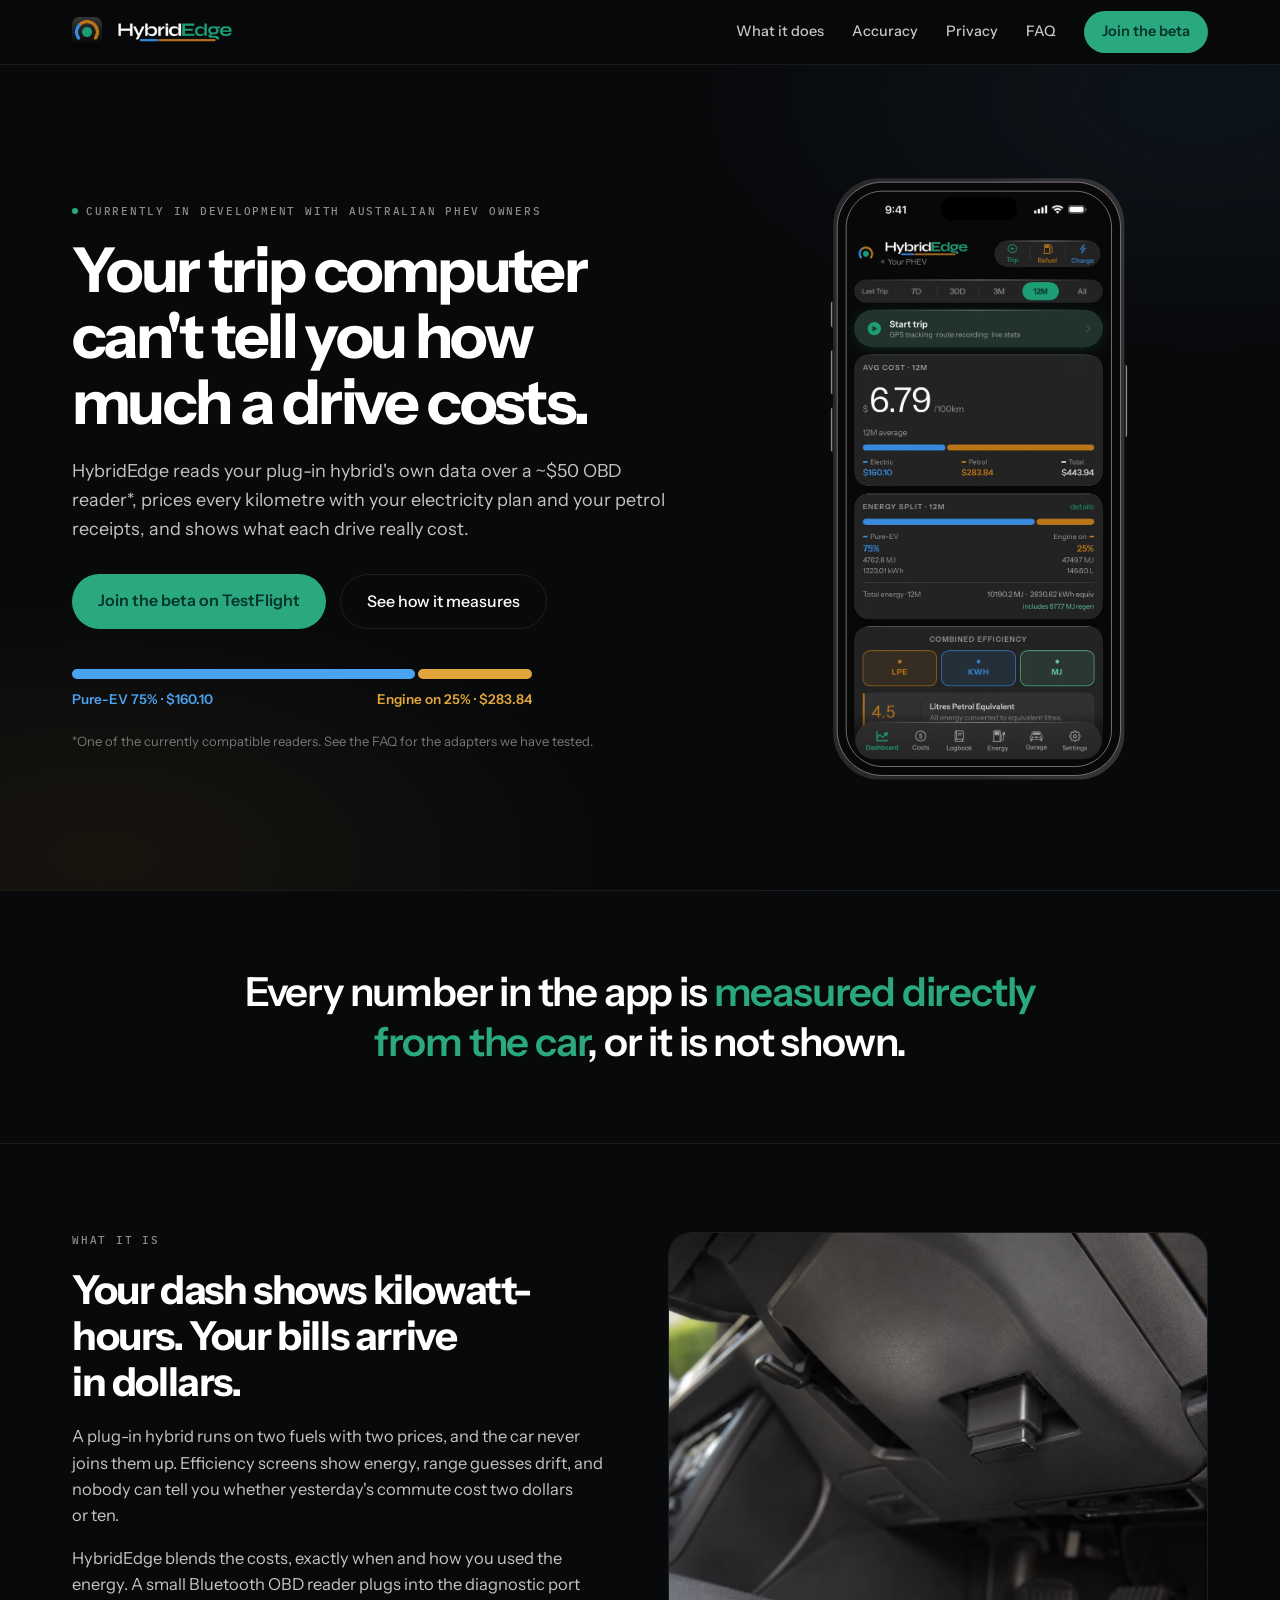
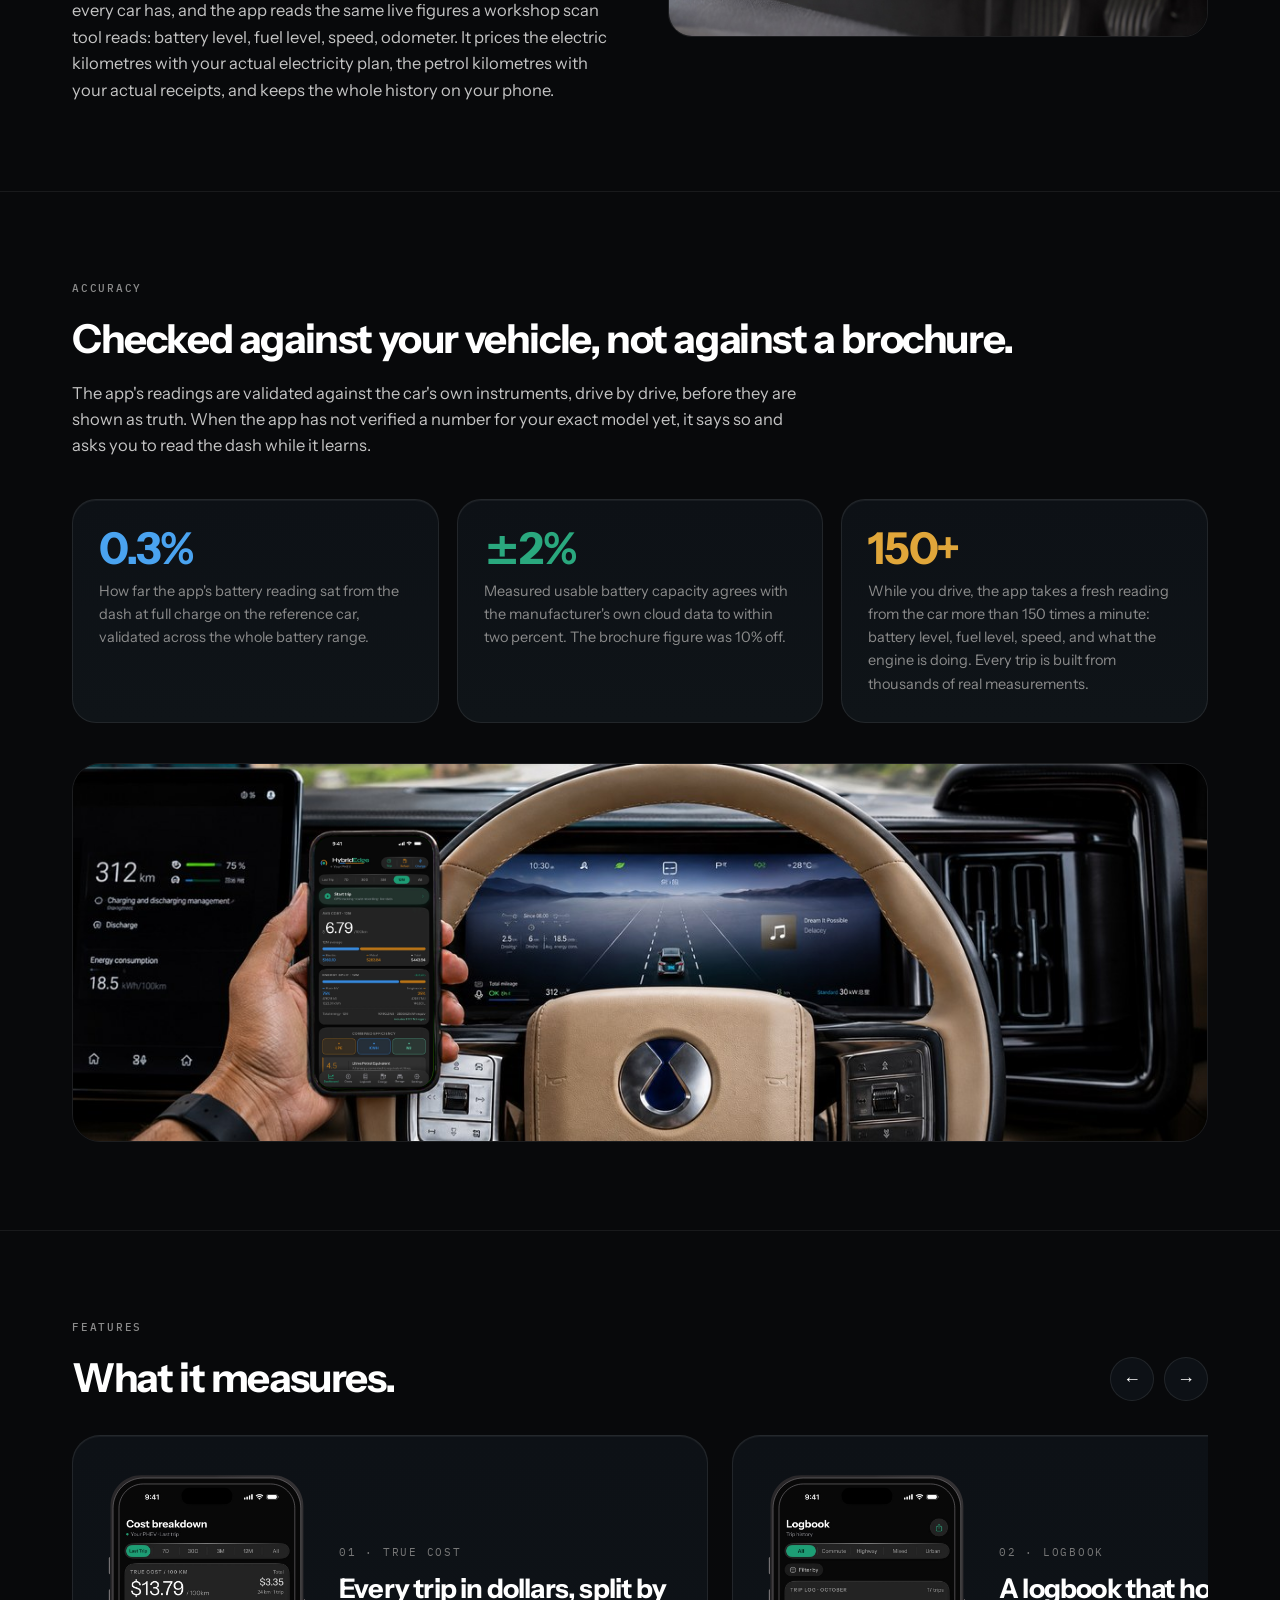
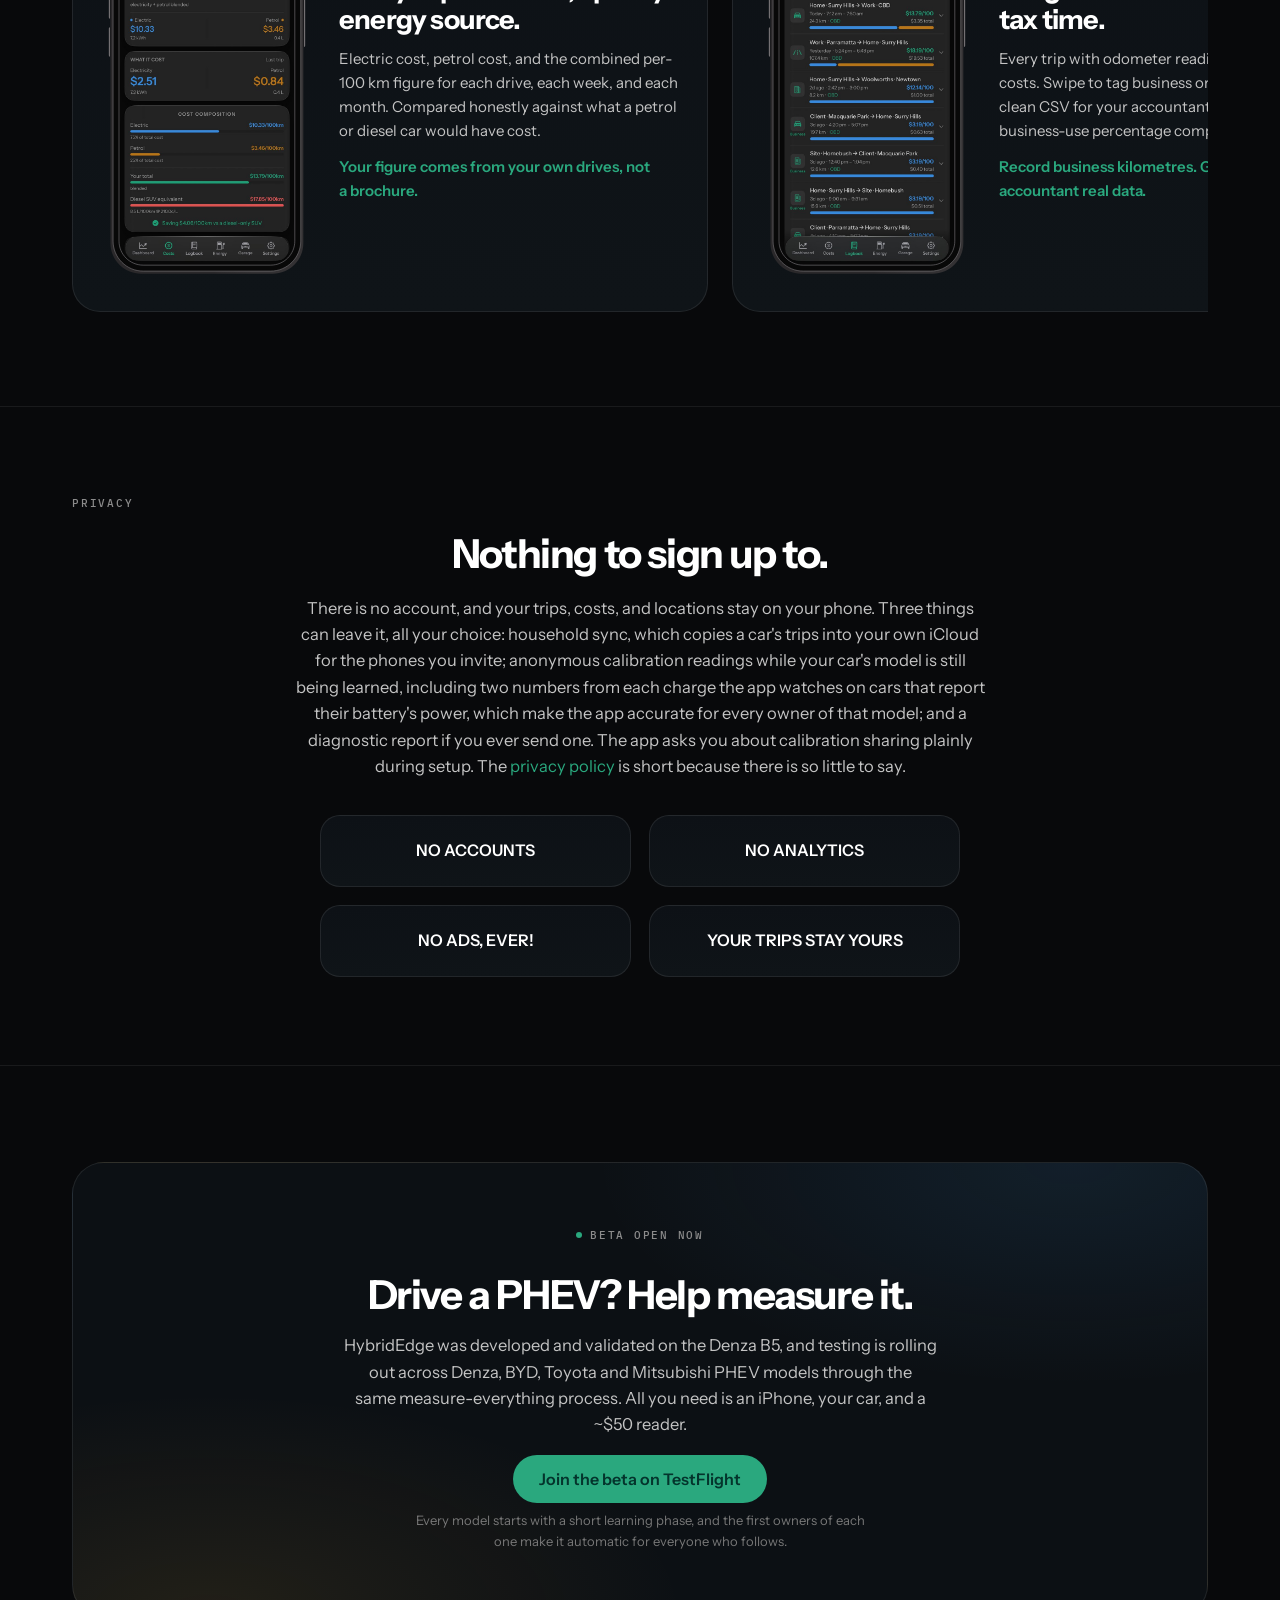
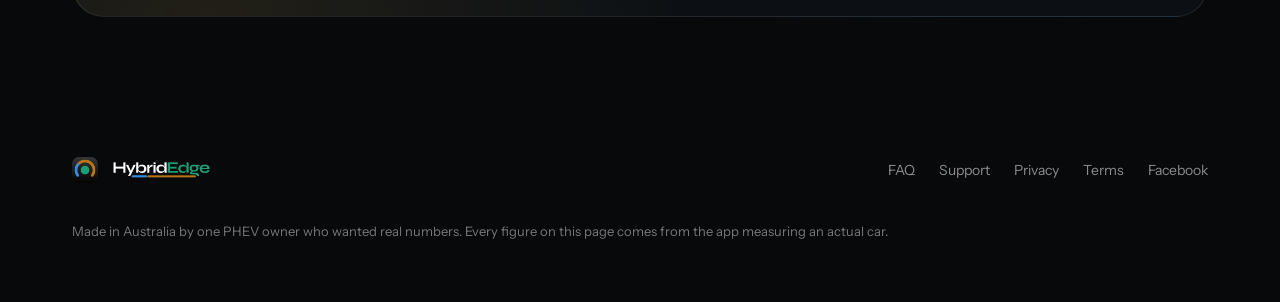
==== commit 13930038: "Accuracy photo: the phone in hand is black like the App Store frames, not orange Recoloured from the" ====
--- a/index.html
+++ b/index.html
@@ -379,7 +379,7 @@
       </div>
     </div>
     <div class="proof">
-      <img class="photo" src="images/v2/dash-proof.jpg" alt="A phone running HybridEdge held in front of a Denza instrument cluster">
+      <img class="photo" src="images/v3/dash-proof.jpg" alt="A phone running HybridEdge held in front of a Denza instrument cluster">
       <img class="overlay" src="images/v3/dashboard-640.jpg" alt="">
     </div>
   </div>
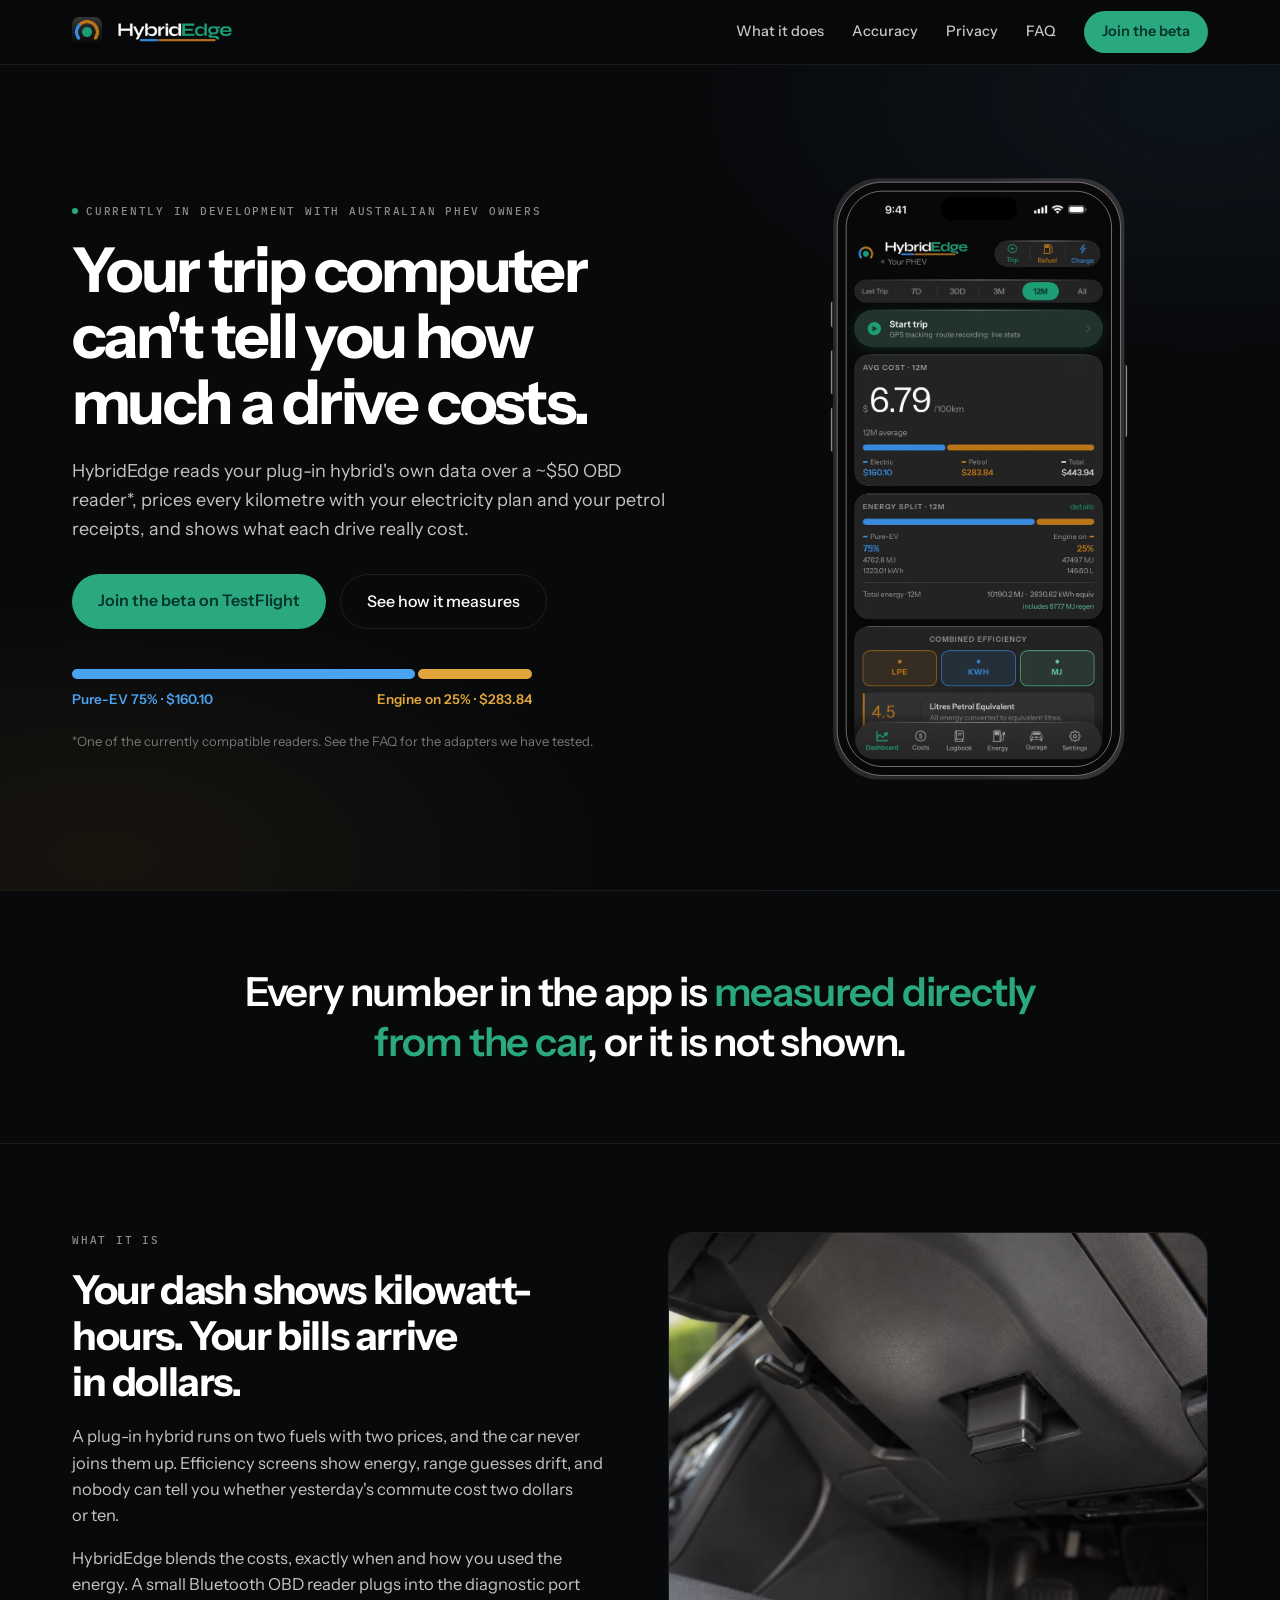
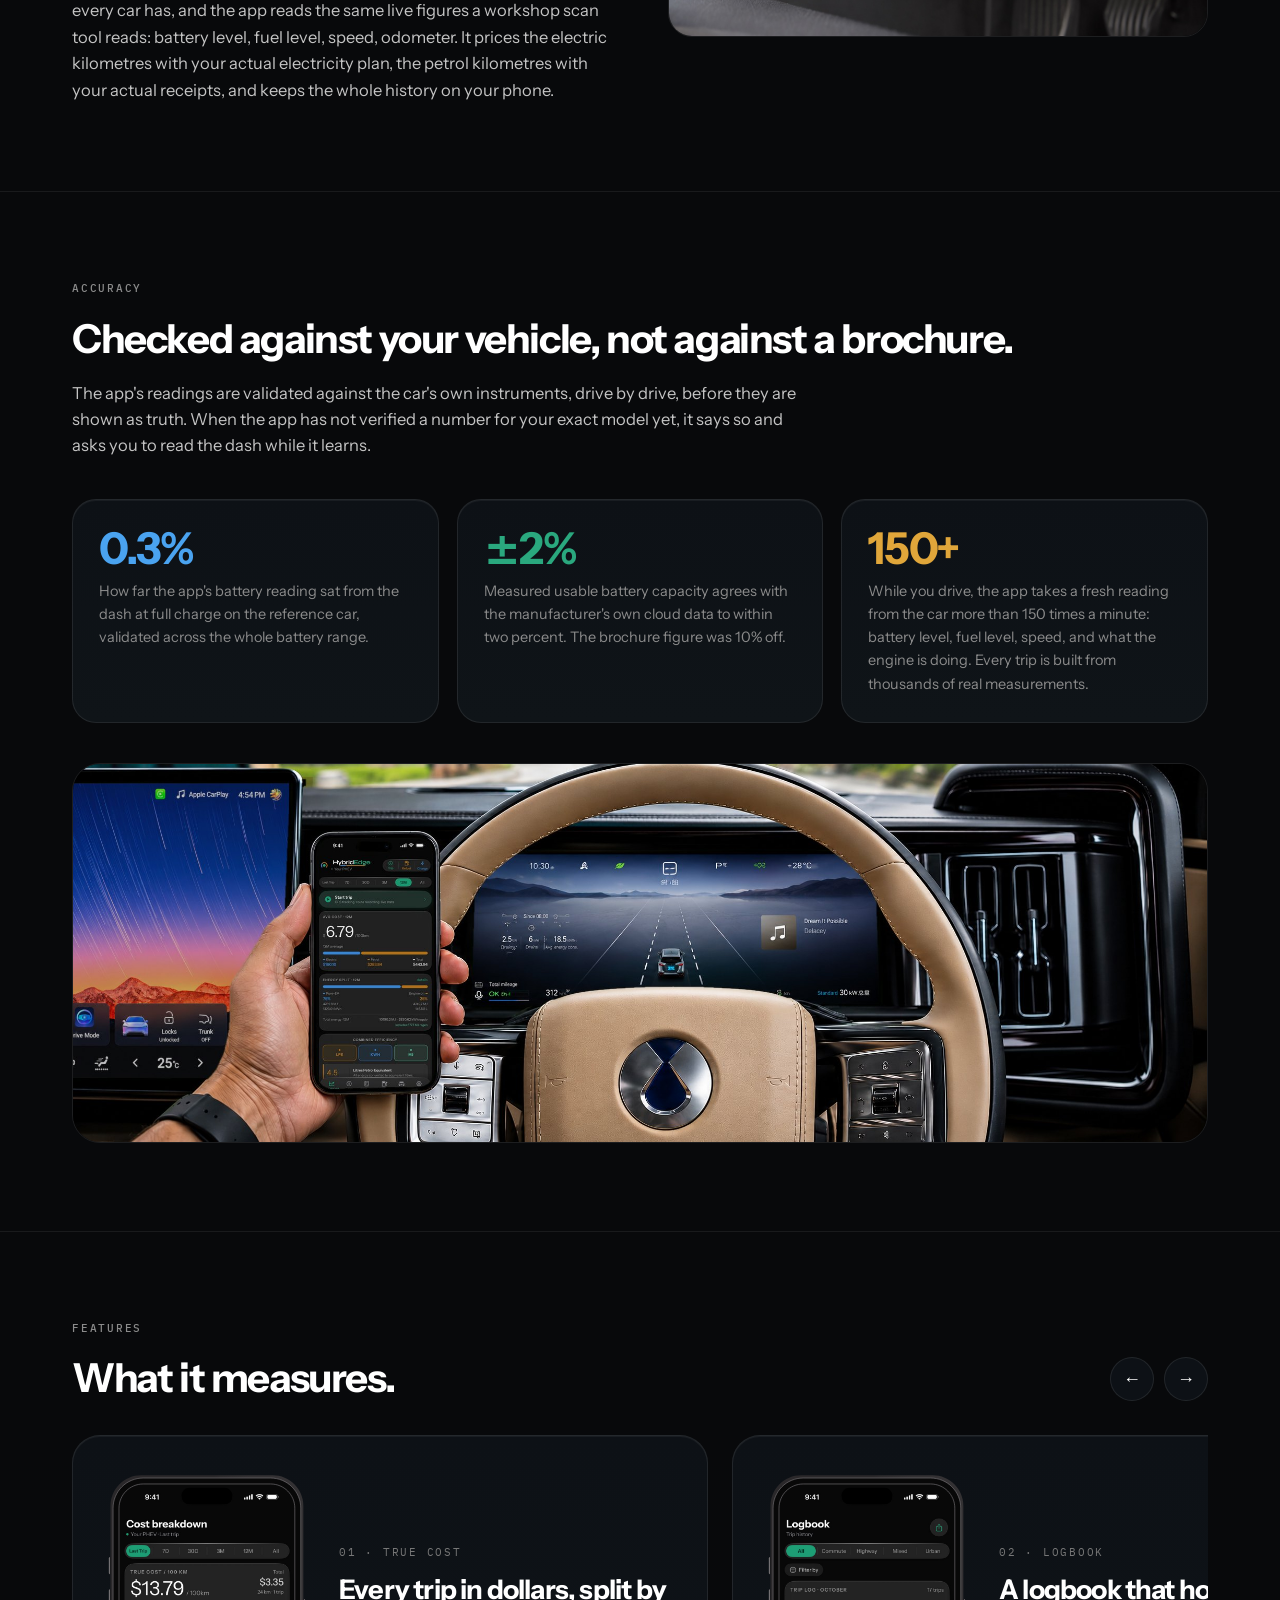
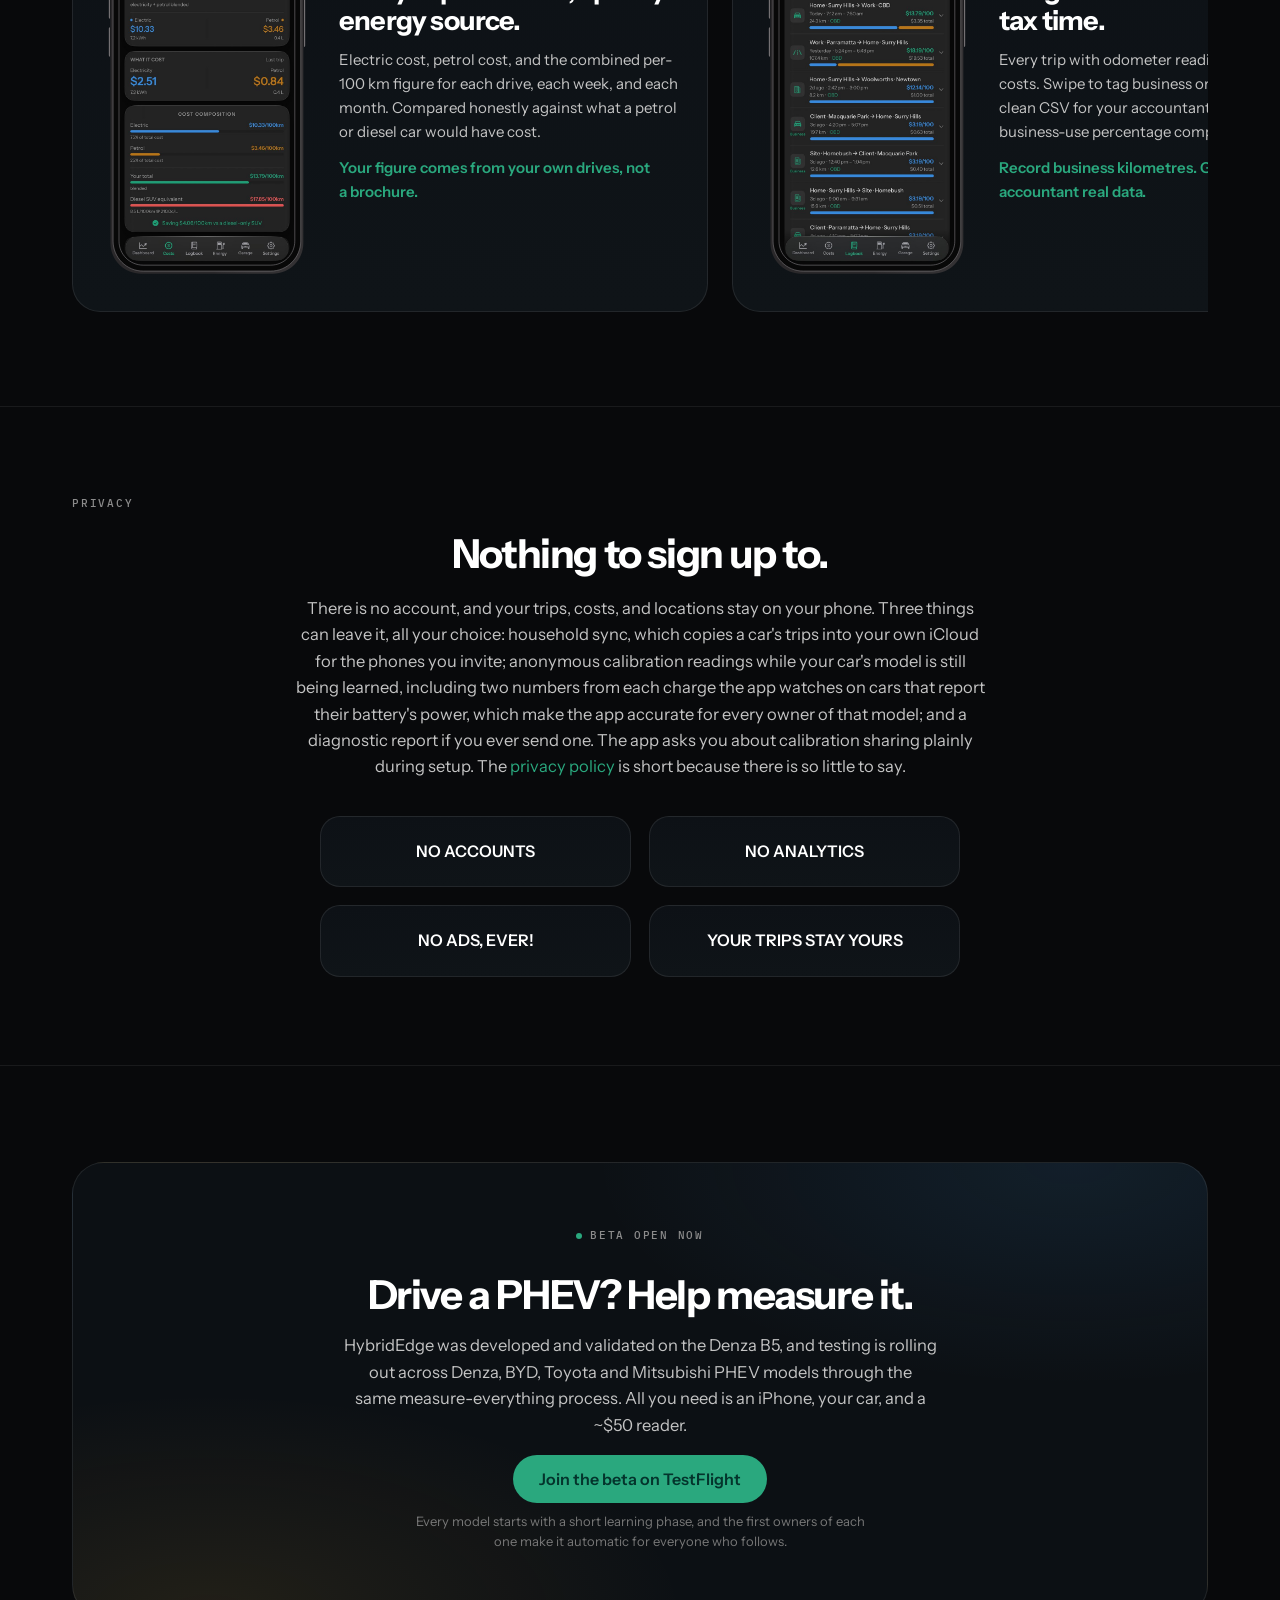
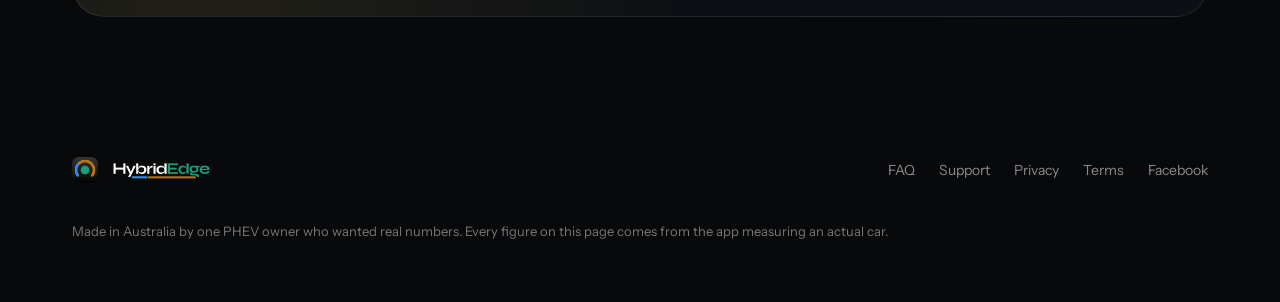
==== commit 2346ba3d: "Accuracy photo: the developer's iPhone 18 green-screen version All three screens filled from one gre" ====
--- a/index.html
+++ b/index.html
@@ -181,15 +181,6 @@
 
 .proof { position: relative; border-radius: 28px; overflow: hidden; border: 1px solid var(--card-edge); }
 .proof img.photo { width: 100%; display: block; }
-.proof img.overlay {
-  /* Chroma rect measured from the photo (px 467-686 × 143-619 of 2172×724)
-     plus ~2px bleed past the anti-aliased green edge. */
-  position: absolute;
-  left: 21.35%; top: 19.47%;
-  width: 10.38%; height: 66.31%;
-  object-fit: cover;
-  border-radius: 15% / 7%;
-}
 .proof-caption {
   font-family: var(--mono); font-size: 11px; letter-spacing: .16em;
   text-transform: uppercase; color: var(--faint); margin-top: 14px;
@@ -380,7 +371,6 @@
     </div>
     <div class="proof">
       <img class="photo" src="images/v3/dash-proof.jpg" alt="A phone running HybridEdge held in front of a Denza instrument cluster">
-      <img class="overlay" src="images/v3/dashboard-640.jpg" alt="">
     </div>
   </div>
 </section>
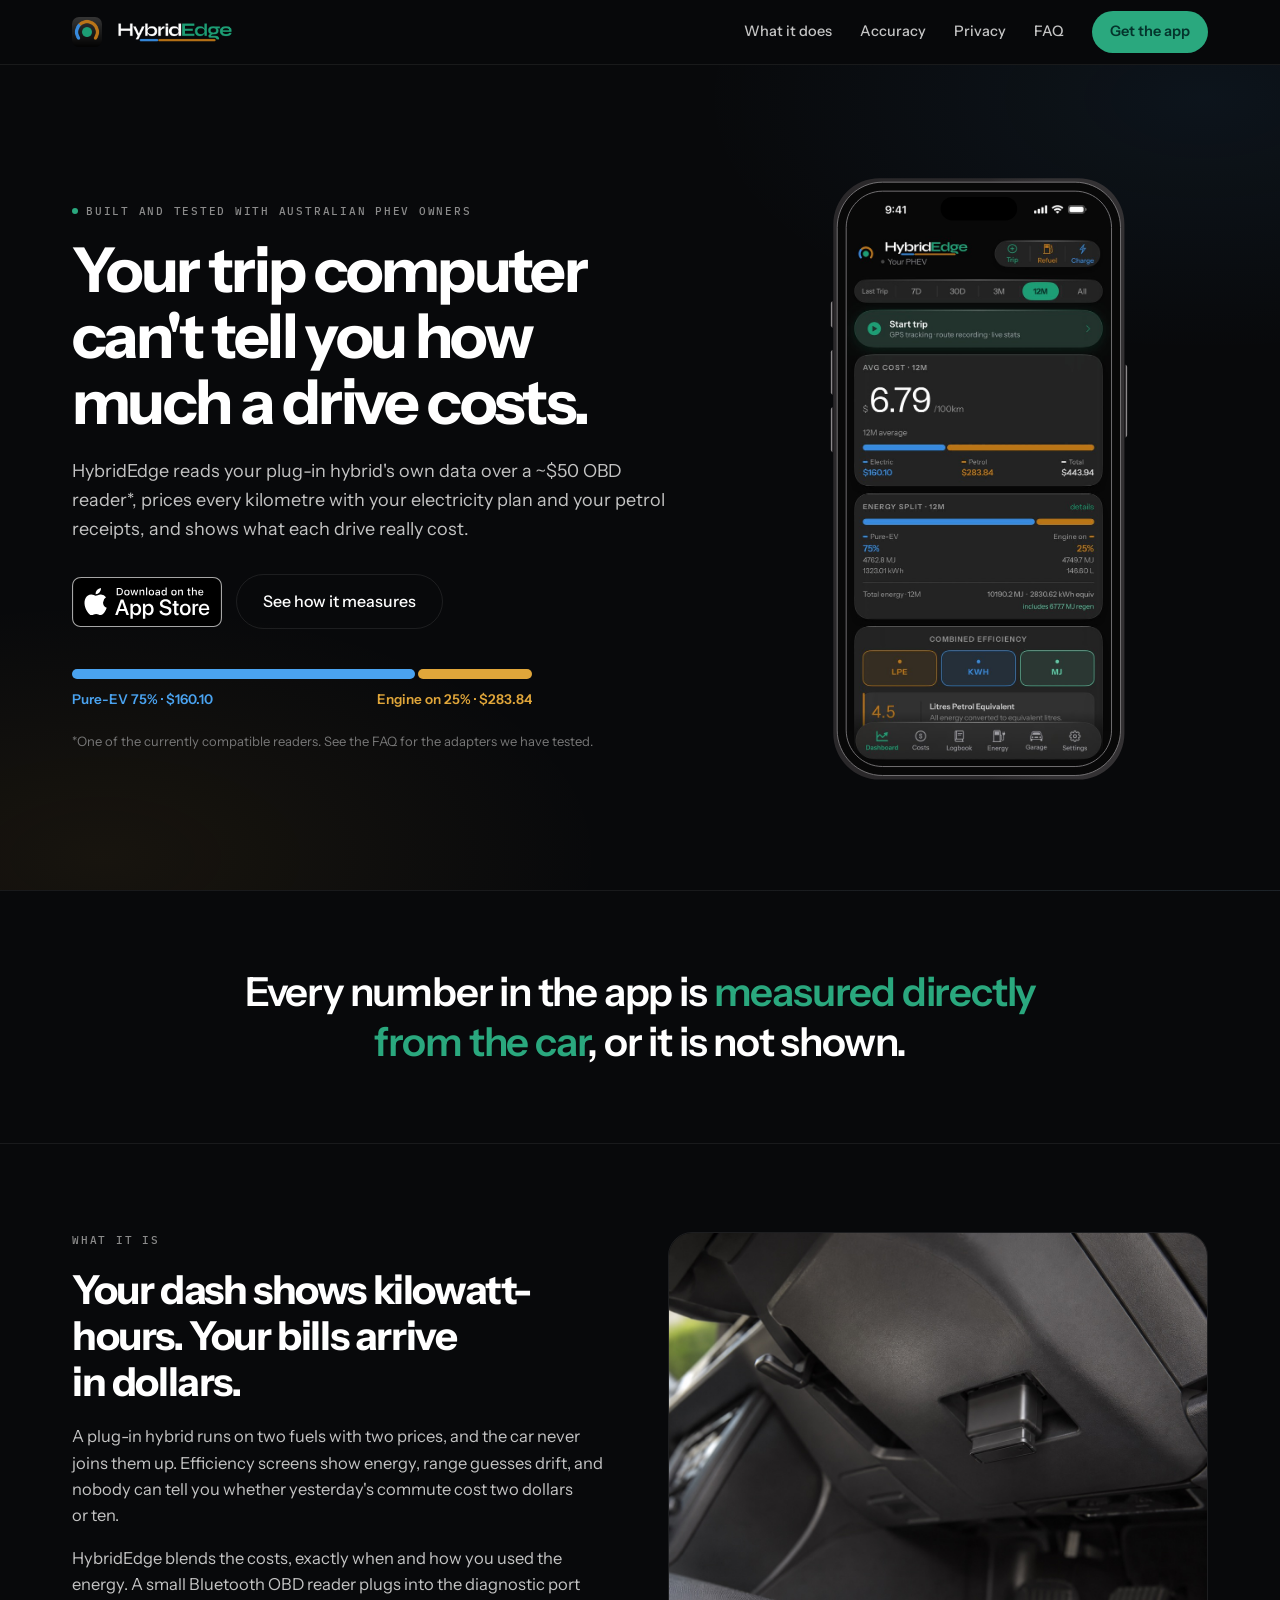
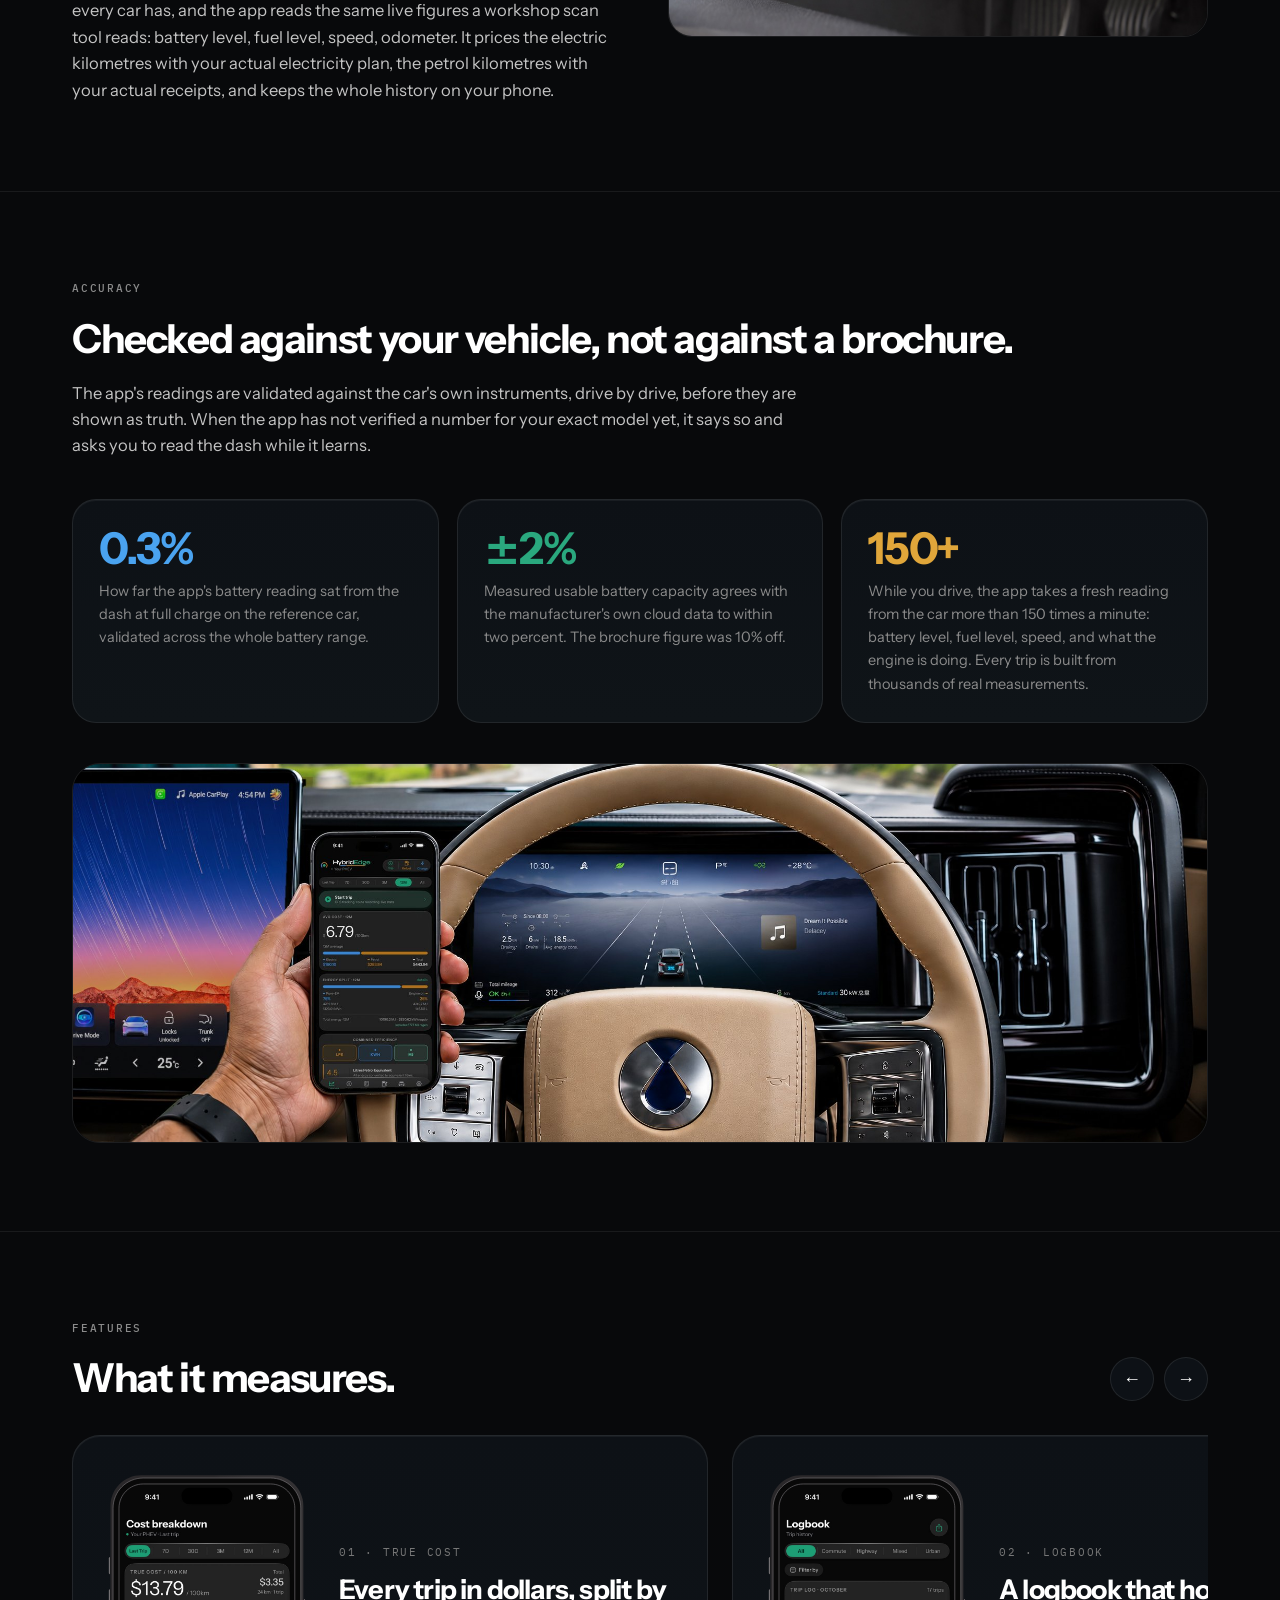
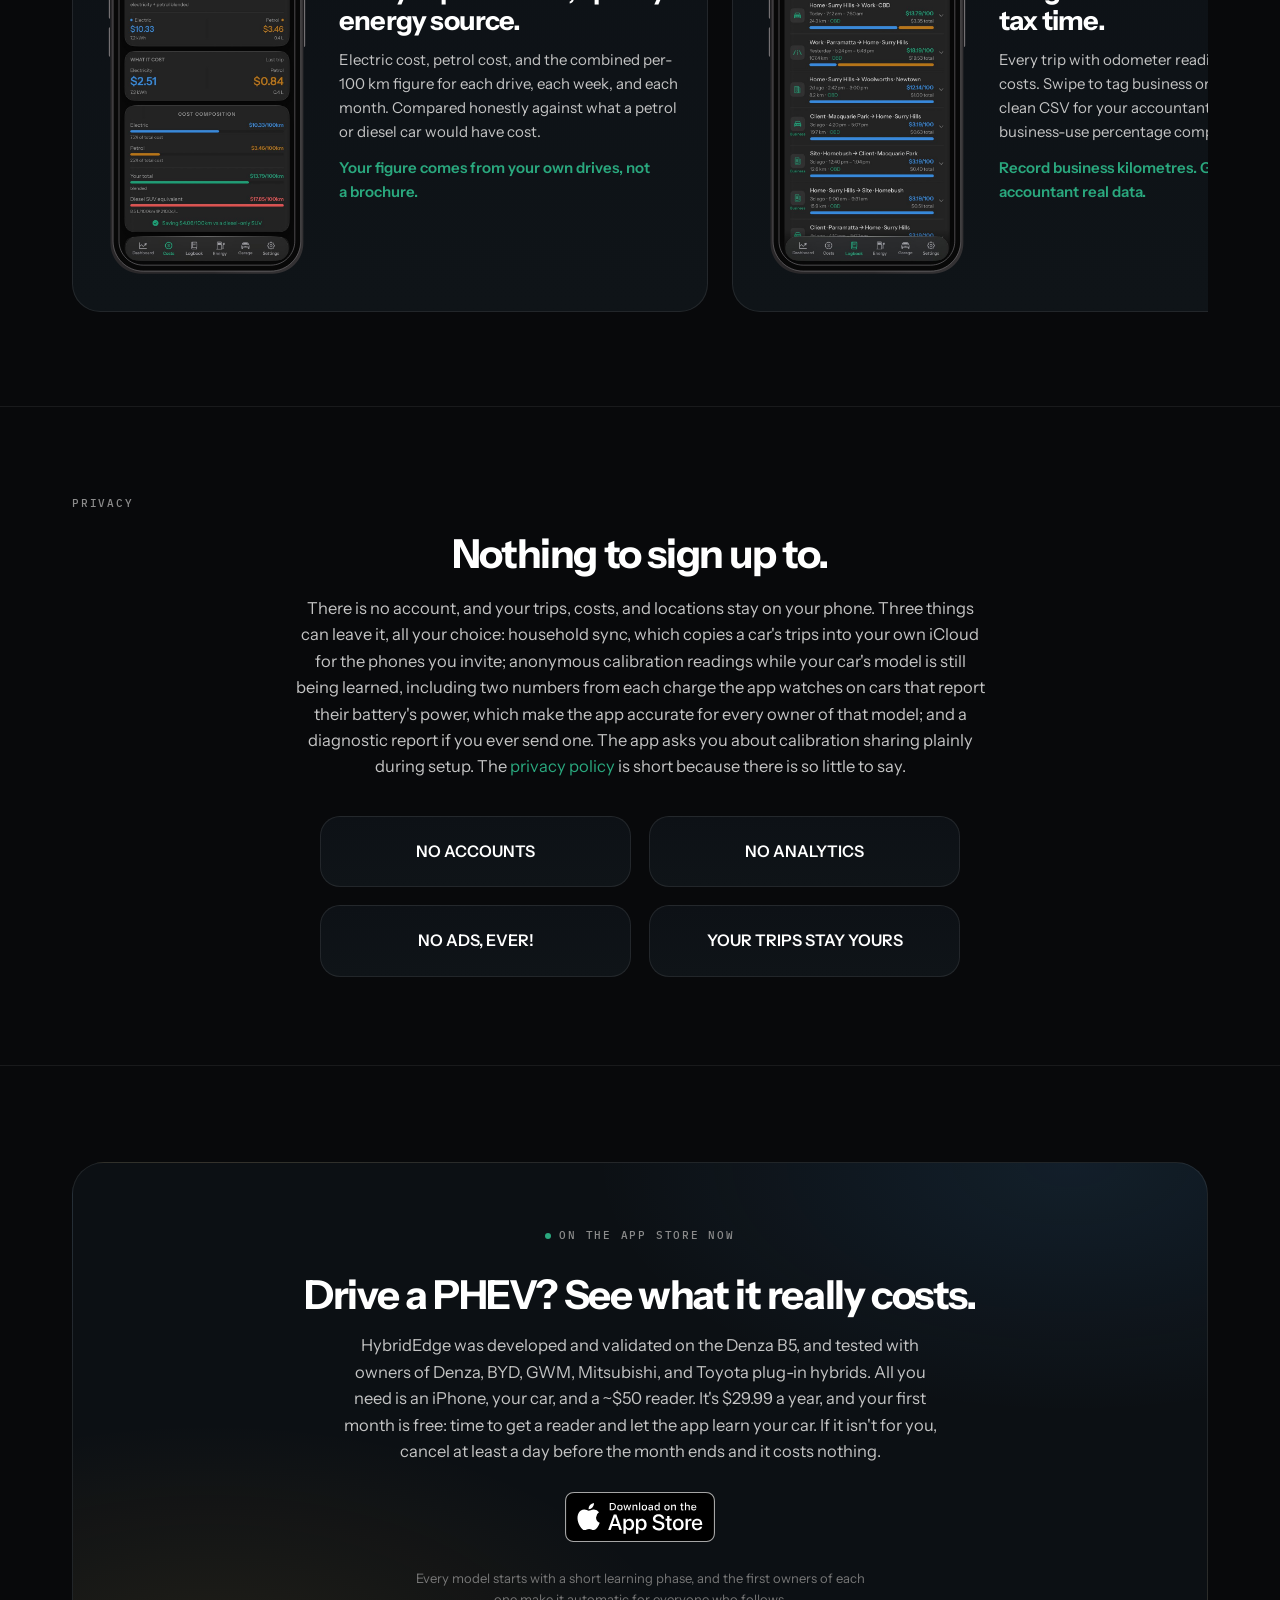
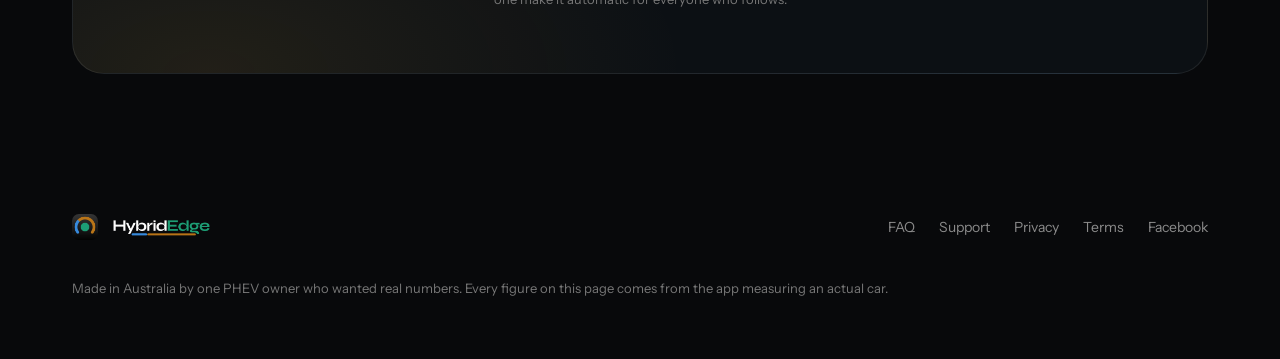
==== commit 05ed8111: "Launch branch: Apple's official App Store badge in place of the two download buttons The badge is Ap" ====
--- a/index.html
+++ b/index.html
@@ -4,7 +4,7 @@
 <meta charset="utf-8">
 <meta name="viewport" content="width=device-width, initial-scale=1">
 <title>HybridEdge · Know what every drive really costs</title>
-<meta name="description" content="HybridEdge reads your plug-in hybrid's own data over a ~$50 OBD reader and prices every kilometre with your real electricity plan and petrol receipts. Australian made, in beta now.">
+<meta name="description" content="HybridEdge reads your plug-in hybrid's own data over a ~$50 OBD reader and prices every kilometre with your real electricity plan and petrol receipts. Australian made, and the first month is free.">
 <meta property="og:title" content="HybridEdge · Know what every drive really costs">
 <meta property="og:description" content="Measured from the car over a ~$50 OBD reader. Electric and petrol costs, priced with your actual rates.">
 <meta property="og:image" content="https://hybridedge.com.au/images/v3/og-image.jpg">
@@ -95,12 +95,16 @@
   letter-spacing: -.042em; line-height: 1.06; margin-bottom: 22px;
 }
 .hero p.lede { font-size: 18px; max-width: 34em; margin-bottom: 30px; }
-.ctas { display: flex; gap: 14px; flex-wrap: wrap; margin-bottom: 40px; }
+.ctas { display: flex; align-items: center; gap: 14px; flex-wrap: wrap; margin-bottom: 40px; }
 .btn-primary {
   background: var(--green); color: #04342C; font-weight: 600; font-size: 16px;
   padding: 14px 26px; border-radius: 999px;
 }
 .btn-primary:hover { text-decoration: none; filter: brightness(1.08); }
+/* Apple's official badge, unmodified (developer.apple.com/app-store/marketing/guidelines): at least 40 px tall, clear space a quarter of its height. */
+.store-badge { display: inline-flex; align-items: center; }
+.store-badge img { display: block; height: 50px; width: auto; }
+.store-badge:hover { text-decoration: none; }
 .btn-ghost {
   color: var(--text); font-weight: 500; font-size: 16px;
   padding: 14px 26px; border-radius: 999px; border: 1px solid var(--card-edge);
@@ -300,18 +304,19 @@
     <a class="link" href="#accuracy">Accuracy</a>
     <a class="link" href="#privacy">Privacy</a>
     <a class="link" href="faq.html">FAQ</a>
-    <a class="pill" href="https://testflight.apple.com/join/rd9Erc56">Join the beta</a>
+    <!-- LAUNCH DAY: replace APP_STORE_URL on every page with the App Store link (https://apps.apple.com/au/app/hybridedge/id6791924413) and [launch date] on faq, privacy and terms. -->
+    <a class="pill" href="APP_STORE_URL">Get the app</a>
   </nav>
 </header>
 
 <section class="hero" id="top" style="border-bottom: 1px solid var(--hairline)">
   <div class="wrap hero-grid">
     <div>
-      <p class="eyebrow"><span class="live-dot"></span> Currently in development with Australian PHEV owners</p>
+      <p class="eyebrow"><span class="live-dot"></span> Built and tested with Australian PHEV owners</p>
       <h1>Your trip computer can't tell you how much a drive costs.</h1>
       <p class="lede">HybridEdge reads your plug-in hybrid's own data over a ~$50 OBD reader*, prices every kilometre with your electricity plan and your petrol receipts, and shows what each drive really cost.</p>
       <div class="ctas">
-        <a class="btn-primary" href="https://testflight.apple.com/join/rd9Erc56">Join the beta on TestFlight</a>
+        <a class="store-badge" href="APP_STORE_URL"><img src="images/app-store-badge.svg" alt="Download on the App Store" width="150" height="50"></a>
         <a class="btn-ghost" href="#accuracy">See how it measures</a>
       </div>
       <div class="split">
@@ -519,10 +524,10 @@
 <section class="cta-band">
   <div class="wrap">
     <div class="cta-panel">
-      <p class="eyebrow" style="justify-content: center"><span class="live-dot"></span> Beta open now</p>
-      <h2 class="section">Drive a PHEV? Help measure it.</h2>
-      <p>HybridEdge was developed and validated on the Denza B5, and testing is rolling out across Denza, BYD, Toyota and Mitsubishi PHEV models through the same measure-everything process. All you need is an iPhone, your car, and a ~$50 reader.</p>
-      <a class="btn-primary" href="https://testflight.apple.com/join/rd9Erc56">Join the beta on TestFlight</a>
+      <p class="eyebrow" style="justify-content: center"><span class="live-dot"></span> On the App Store now</p>
+      <h2 class="section">Drive a PHEV? See what it really costs.</h2>
+      <p>HybridEdge was developed and validated on the Denza B5, and tested with owners of Denza, BYD, GWM, Mitsubishi, and Toyota plug-in hybrids. All you need is an iPhone, your car, and a ~$50 reader. It's $29.99 a year, and your first month is free: time to get a reader and let the app learn your car. If it isn't for you, cancel at least a day before the month ends and it costs nothing.</p>
+      <a class="store-badge" href="APP_STORE_URL"><img src="images/app-store-badge.svg" alt="Download on the App Store" width="150" height="50"></a>
       <p class="note">Every model starts with a short learning phase, and the first owners of each one make it automatic for everyone who follows.</p>
     </div>
   </div>
